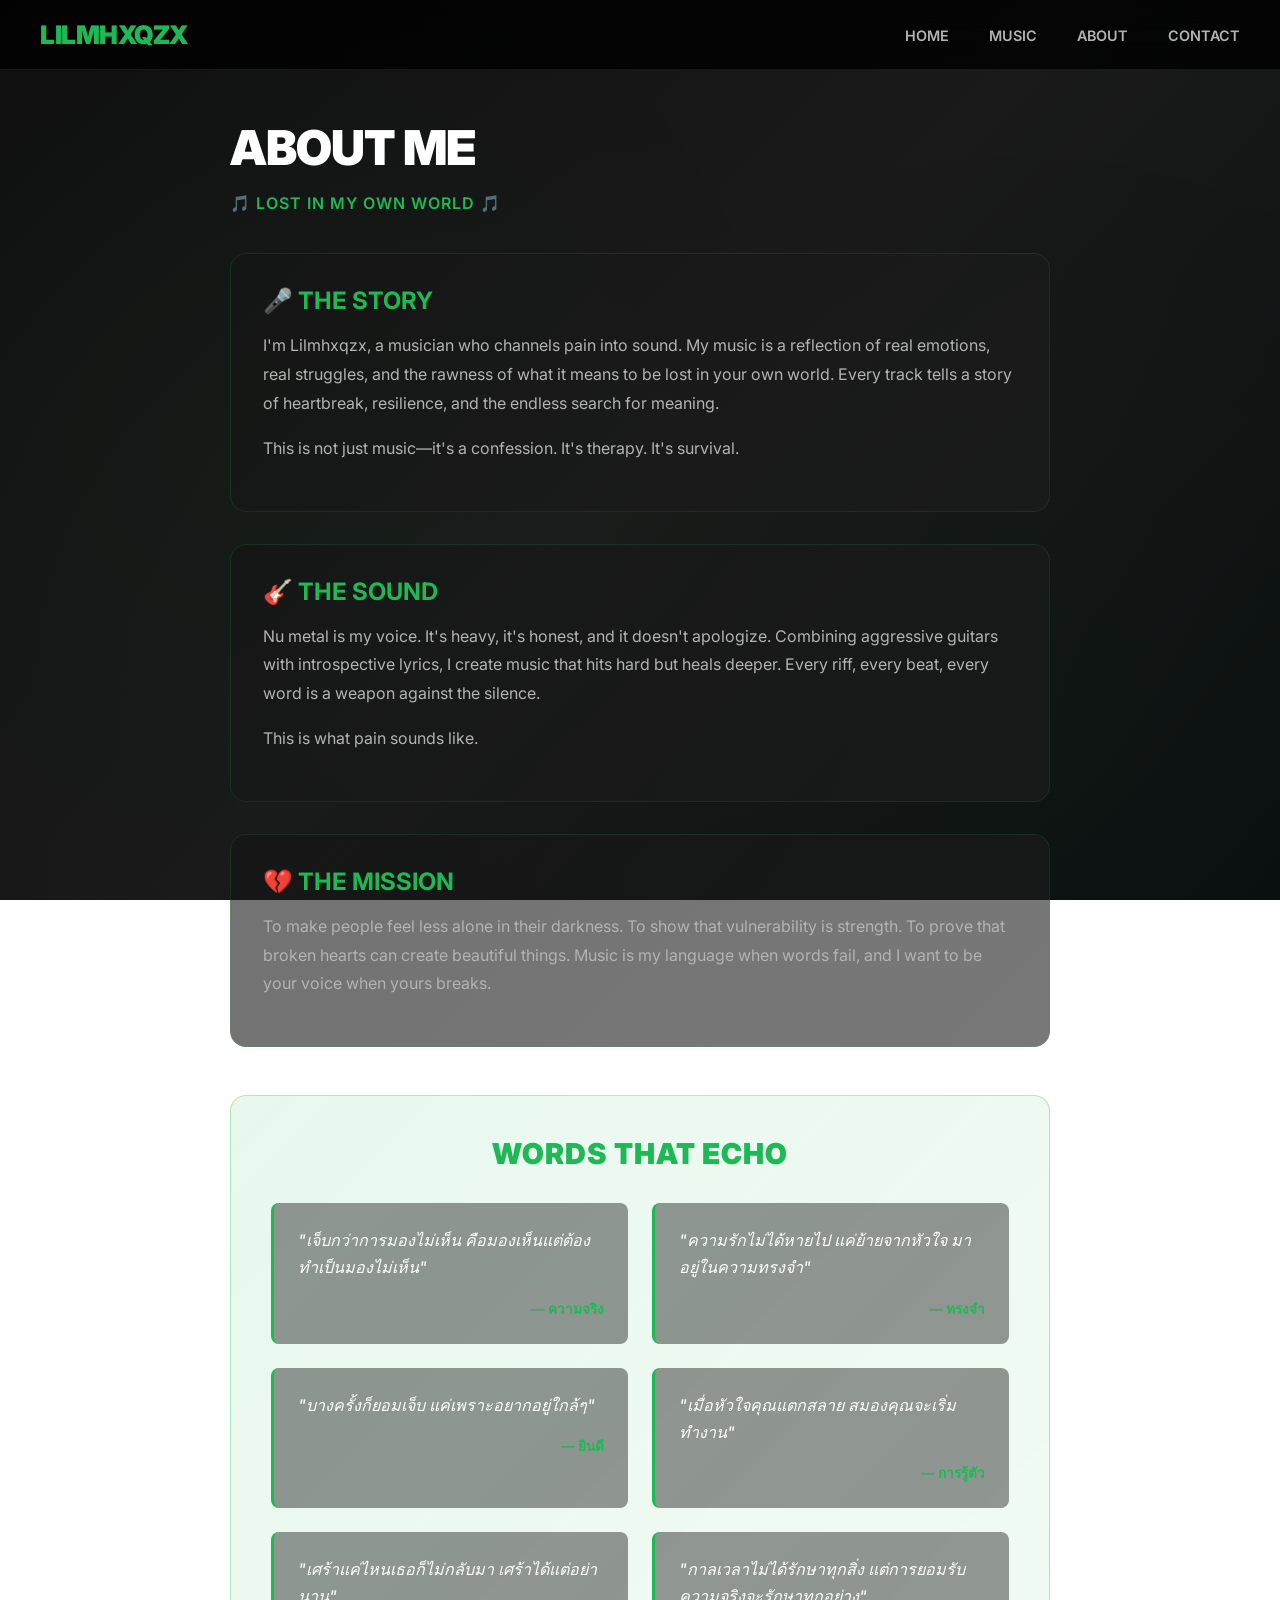
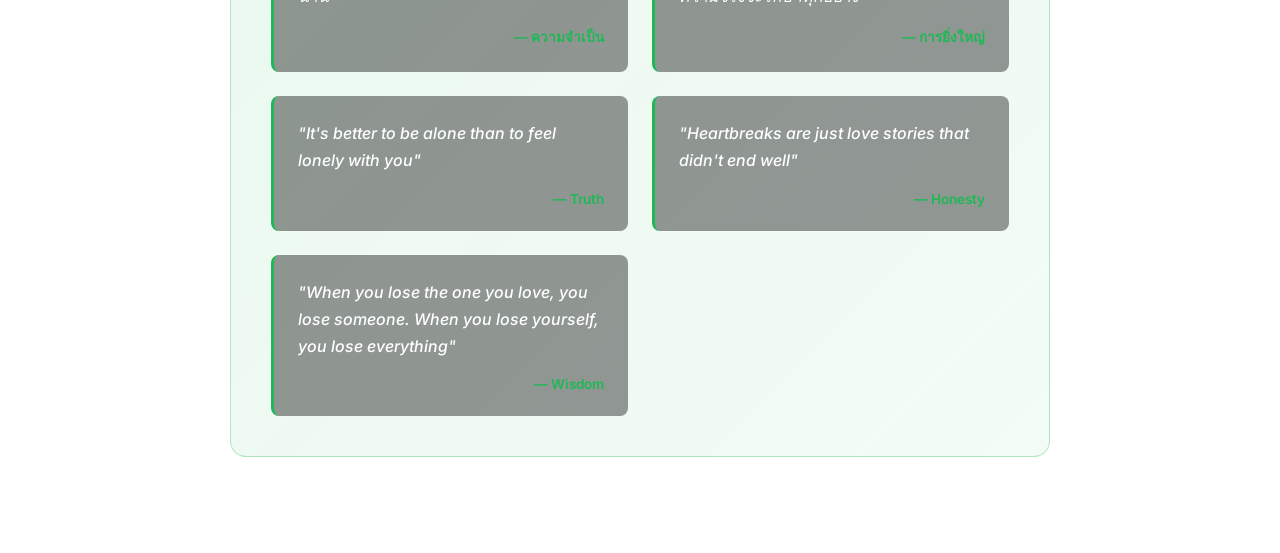
==== about.html @ bc79437b "Add files via upload" ====
<!DOCTYPE html>
<html lang="th">

<head>
    <meta charset="UTF-8">
    <meta name="viewport" content="width=device-width, initial-scale=1.0">
    <title>Lilmhxqzx Music - ABOUT</title>
    <link href="https://fonts.googleapis.com/css2?family=Inter:wght@400;500;700;900&display=swap" rel="stylesheet">
    <style>
        * {
            margin: 0;
            padding: 0;
            box-sizing: border-box;
        }

        body {
            font-family: 'Inter', sans-serif;
            background: linear-gradient(135deg, #0f0f0f 0%, #1a1a1a 50%, #0a0f0f 100%);
            background-attachment: fixed;
            color: #fff;
            min-height: 100vh;
            position: relative;
            overflow-x: hidden;
        }

        /* Subtle Grid Pattern */
        body::before {
            content: '';
            position: fixed;
            top: 0;
            left: 0;
            width: 100%;
            height: 100%;
            background-image: 
                radial-gradient(circle at 20% 50%, rgba(29, 185, 84, 0.03) 0%, transparent 50%),
                radial-gradient(circle at 80% 80%, rgba(29, 185, 84, 0.02) 0%, transparent 50%);
            pointer-events: none;
            z-index: 1;
        }

        /* Navbar */
        .navbar {
            background: rgba(0, 0, 0, 0.8);
            backdrop-filter: blur(15px);
            padding: 1.2rem 2.5rem;
            display: flex;
            justify-content: space-between;
            align-items: center;
            position: sticky;
            top: 0;
            z-index: 100;
            border-bottom: 1px solid rgba(29, 185, 84, 0.15);
        }

        .logo {
            font-size: 1.6rem;
            font-weight: 900;
            color: #1db954;
            letter-spacing: -0.5px;
        }

        .navbar ul {
            display: flex;
            list-style: none;
            gap: 2.5rem;
        }

        .navbar a {
            color: #b3b3b3;
            text-decoration: none;
            font-weight: 600;
            font-size: 0.9rem;
            transition: all 0.3s ease;
            position: relative;
        }

        .navbar a:hover {
            color: #1db954;
        }

        .navbar a::after {
            content: '';
            position: absolute;
            bottom: -5px;
            left: 0;
            width: 0;
            height: 2px;
            background: #1db954;
            transition: width 0.3s ease;
        }

        .navbar a:hover::after {
            width: 100%;
        }

        /* About Container */
        .about-container {
            position: relative;
            z-index: 2;
            padding: 3rem 2.5rem;
            max-width: 900px;
            margin: 0 auto;
        }

        .about-header h1 {
            font-size: 3rem;
            font-weight: 900;
            margin-bottom: 1rem;
            color: #fff;
            text-transform: uppercase;
            letter-spacing: -1px;
        }

        .about-header p {
            color: #1db954;
            font-size: 1rem;
            letter-spacing: 1px;
            margin-bottom: 2.5rem;
            text-transform: uppercase;
            font-weight: 600;
        }

        /* About Content */
        .about-content {
            display: grid;
            gap: 2rem;
            margin-bottom: 3rem;
        }

        .about-section {
            background: linear-gradient(135deg, rgba(20, 20, 20, 0.6) 0%, rgba(30, 30, 30, 0.6) 100%);
            border: 1px solid rgba(29, 185, 84, 0.15);
            border-radius: 16px;
            padding: 2rem;
            animation: fadeIn 0.8s ease forwards;
        }

        .about-section:nth-child(1) { animation-delay: 0.1s; }
        .about-section:nth-child(2) { animation-delay: 0.2s; }
        .about-section:nth-child(3) { animation-delay: 0.3s; }

        @keyframes fadeIn {
            from {
                opacity: 0;
                transform: translateY(20px);
            }
            to {
                opacity: 1;
                transform: translateY(0);
            }
        }

        .about-section h2 {
            font-size: 1.5rem;
            color: #1db954;
            margin-bottom: 1rem;
            font-weight: 700;
        }

        .about-section p {
            color: #b3b3b3;
            line-height: 1.8;
            margin-bottom: 1rem;
        }

        /* Quote Section */
        .quotes-section {
            background: linear-gradient(135deg, rgba(29, 185, 84, 0.1) 0%, rgba(29, 185, 84, 0.05) 100%);
            border: 1px solid rgba(29, 185, 84, 0.3);
            border-radius: 16px;
            padding: 2.5rem;
            margin: 3rem 0;
            animation: fadeIn 0.8s ease 0.4s both;
        }

        .quotes-section h2 {
            font-size: 1.8rem;
            color: #1db954;
            margin-bottom: 2rem;
            text-align: center;
            font-weight: 900;
            text-transform: uppercase;
            letter-spacing: 1px;
        }

        .quote-grid {
            display: grid;
            grid-template-columns: repeat(auto-fit, minmax(250px, 1fr));
            gap: 1.5rem;
        }

        .quote-card {
            background: rgba(0, 0, 0, 0.4);
            border-left: 3px solid #1db954;
            padding: 1.5rem;
            border-radius: 8px;
            transition: all 0.3s ease;
        }

        .quote-card:hover {
            background: rgba(0, 0, 0, 0.6);
            border-left-color: #1ed760;
            transform: translateY(-5px);
        }

        .quote-card p {
            color: #fff;
            font-size: 1rem;
            font-weight: 500;
            line-height: 1.7;
            margin-bottom: 1rem;
            font-style: italic;
        }

        .quote-author {
            color: #1db954;
            font-size: 0.85rem;
            font-weight: 600;
            text-align: right;
        }

        /* Responsive */
        @media (max-width: 768px) {
            .navbar {
                flex-direction: column;
                gap: 1.2rem;
                padding: 1rem;
            }

            .navbar ul {
                flex-direction: column;
                gap: 0.8rem;
                text-align: center;
            }

            .about-container {
                padding: 1.5rem 1rem;
            }

            .about-header h1 {
                font-size: 2.2rem;
            }

            .quote-grid {
                grid-template-columns: 1fr;
            }

            .quotes-section {
                padding: 1.5rem;
            }
        }

        /* Scrollbar */
        ::-webkit-scrollbar {
            width: 8px;
        }

        ::-webkit-scrollbar-track {
            background: rgba(0, 0, 0, 0.5);
        }

        ::-webkit-scrollbar-thumb {
            background: #1db954;
            border-radius: 4px;
        }

        ::-webkit-scrollbar-thumb:hover {
            background: #1ed760;
        }
    </style>
</head>

<body>

    <!-- NAVBAR -->
    <nav class="navbar">
        <div class="logo">LILMHXQZX</div>
        <ul>
            <li><a href="index.html">HOME</a></li>
            <li><a href="music.html">MUSIC</a></li>
            <li><a href="about.html">ABOUT</a></li>
            <li><a href="contact.html">CONTACT</a></li>
        </ul>
    </nav>

    <!-- ABOUT SECTION -->
    <div class="about-container">
        <div class="about-header">
            <h1>ABOUT ME</h1>
            <p>🎵 LOST IN MY OWN WORLD 🎵</p>
        </div>

        <div class="about-content">
            <div class="about-section">
                <h2>🎤 THE STORY</h2>
                <p>I'm Lilmhxqzx, a musician who channels pain into sound. My music is a reflection of real emotions, real struggles, and the rawness of what it means to be lost in your own world. Every track tells a story of heartbreak, resilience, and the endless search for meaning.</p>
                <p>This is not just music—it's a confession. It's therapy. It's survival.</p>
            </div>

            <div class="about-section">
                <h2>🎸 THE SOUND</h2>
                <p>Nu metal is my voice. It's heavy, it's honest, and it doesn't apologize. Combining aggressive guitars with introspective lyrics, I create music that hits hard but heals deeper. Every riff, every beat, every word is a weapon against the silence.</p>
                <p>This is what pain sounds like.</p>
            </div>

            <div class="about-section">
                <h2>💔 THE MISSION</h2>
                <p>To make people feel less alone in their darkness. To show that vulnerability is strength. To prove that broken hearts can create beautiful things. Music is my language when words fail, and I want to be your voice when yours breaks.</p>
            </div>
        </div>

        <!-- QUOTES SECTION -->
        <div class="quotes-section">
            <h2>WORDS THAT ECHO</h2>
            <div class="quote-grid">
                <div class="quote-card">
                    <p>"เจ็บกว่าการมองไม่เห็น คือมองเห็นแต่ต้องทำเป็นมองไม่เห็น"</p>
                    <div class="quote-author">— ความจริง</div>
                </div>

                <div class="quote-card">
                    <p>"ความรักไม่ได้หายไป แค่ย้ายจากหัวใจ มาอยู่ในความทรงจำ"</p>
                    <div class="quote-author">— ทรงจำ</div>
                </div>

                <div class="quote-card">
                    <p>"บางครั้งก็ยอมเจ็บ แค่เพราะอยากอยู่ใกล้ๆ"</p>
                    <div class="quote-author">— ยินดี</div>
                </div>

                <div class="quote-card">
                    <p>"เมื่อหัวใจคุณแตกสลาย สมองคุณจะเริ่มทำงาน"</p>
                    <div class="quote-author">— การรู้ตัว</div>
                </div>

                <div class="quote-card">
                    <p>"เศร้าแค่ไหนเธอก็ไม่กลับมา เศร้าได้แต่อย่านาน"</p>
                    <div class="quote-author">— ความจำเป็น</div>
                </div>

                <div class="quote-card">
                    <p>"กาลเวลาไม่ได้รักษาทุกสิ่ง แต่การยอมรับความจริงจะรักษาทุกอย่าง"</p>
                    <div class="quote-author">— การยิ่งใหญ่</div>
                </div>

                <div class="quote-card">
                    <p>"It's better to be alone than to feel lonely with you"</p>
                    <div class="quote-author">— Truth</div>
                </div>

                <div class="quote-card">
                    <p>"Heartbreaks are just love stories that didn't end well"</p>
                    <div class="quote-author">— Honesty</div>
                </div>

                <div class="quote-card">
                    <p>"When you lose the one you love, you lose someone. When you lose yourself, you lose everything"</p>
                    <div class="quote-author">— Wisdom</div>
                </div>
            </div>
        </div>
    </div>

</body>

</html>
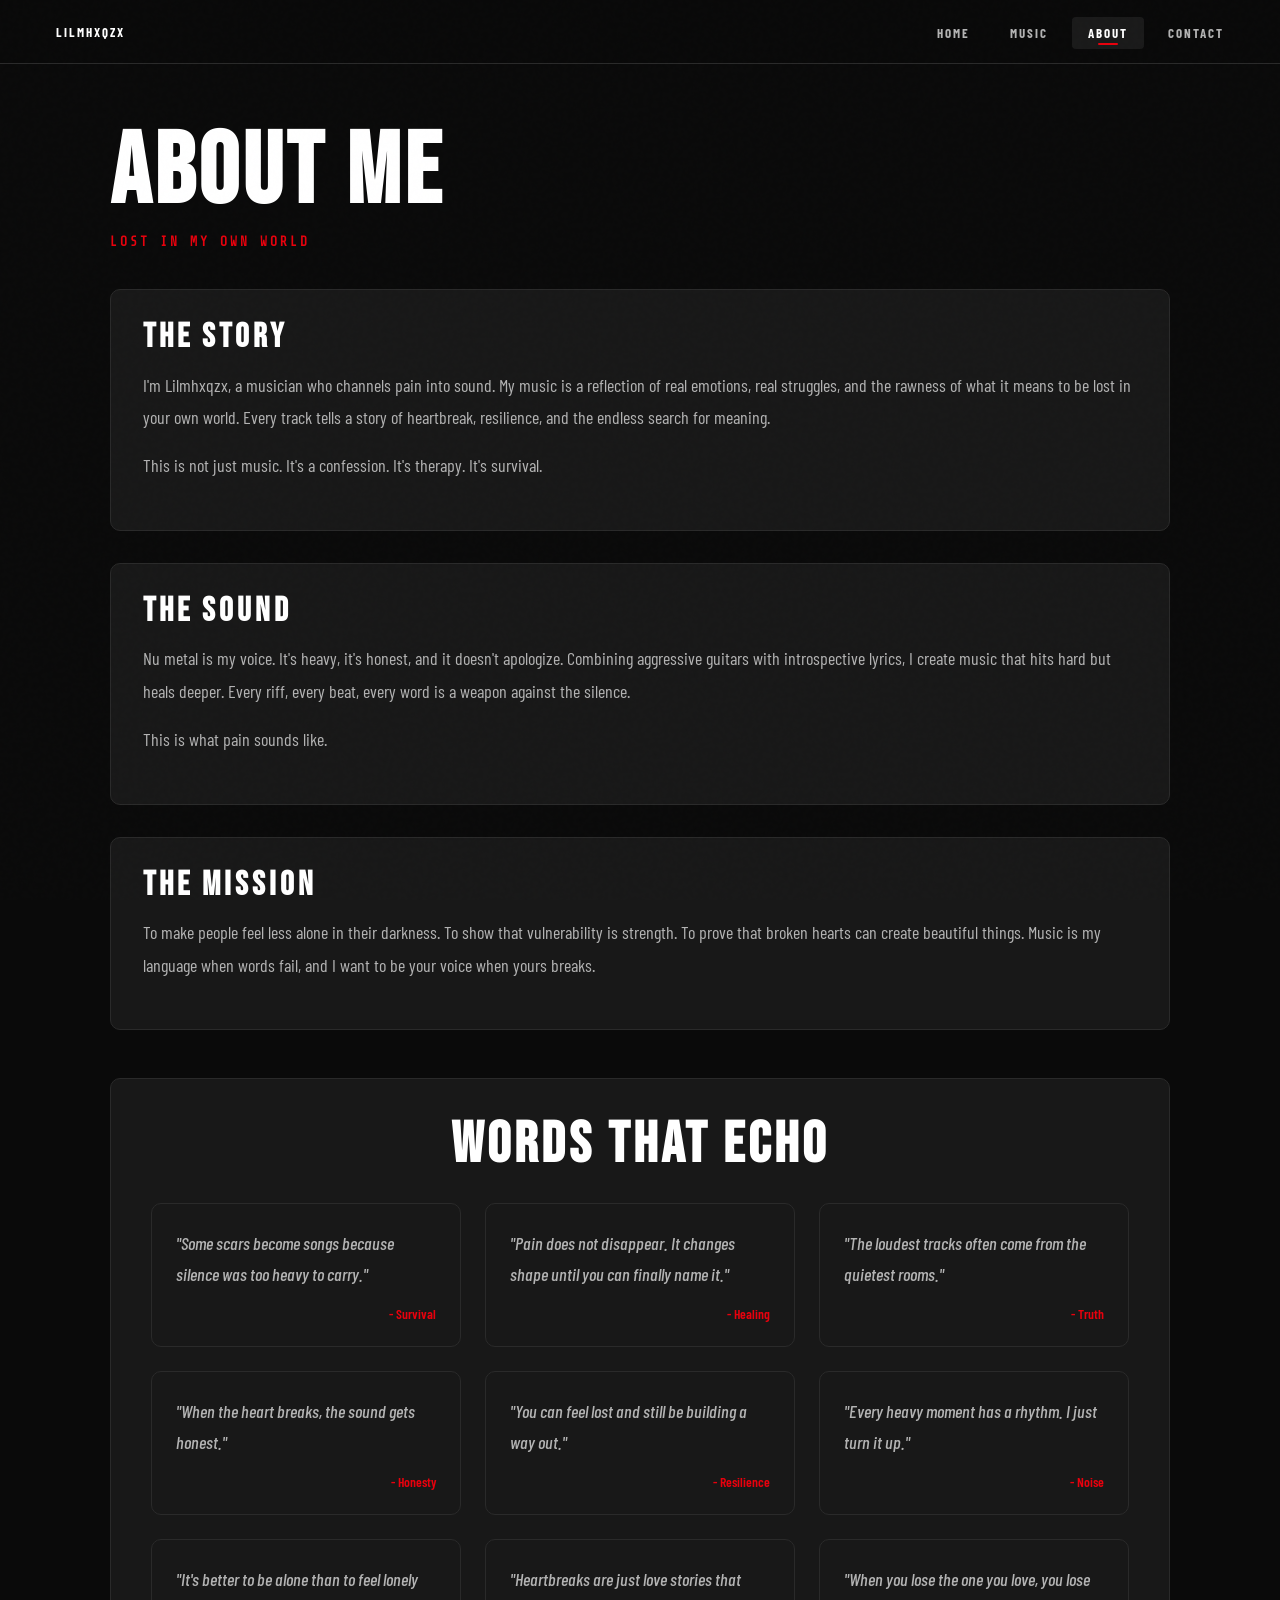
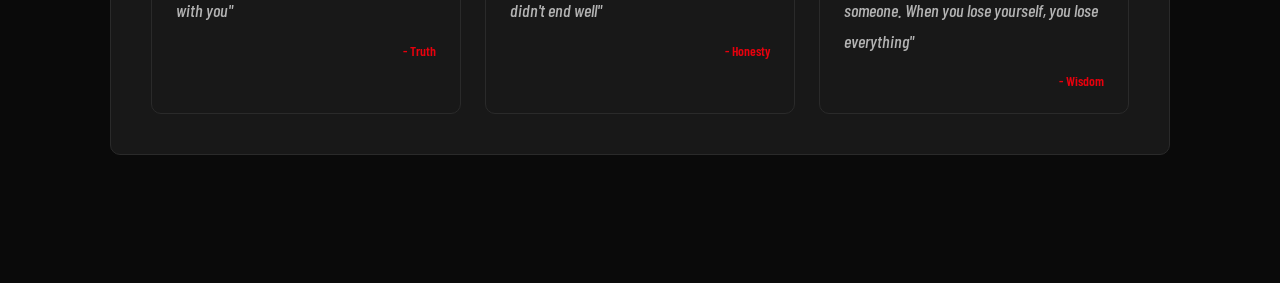
==== commit 15f63a4b: "feat: professional project structure with centralized data system" ====
--- a/about.html
+++ b/about.html
@@ -1,98 +1,13 @@
-<!DOCTYPE html>
-<html lang="th">
+﻿<!DOCTYPE html>
+<html lang="en">
 
 <head>
     <meta charset="UTF-8">
     <meta name="viewport" content="width=device-width, initial-scale=1.0">
     <title>Lilmhxqzx Music - ABOUT</title>
-    <link href="https://fonts.googleapis.com/css2?family=Inter:wght@400;500;700;900&display=swap" rel="stylesheet">
+    <link href="https://fonts.googleapis.com/css2?family=Bebas+Neue&family=Barlow+Condensed:wght@400;600;700;900&family=Share+Tech+Mono&display=swap" rel="stylesheet">
+    <link rel="stylesheet" href="style.css">
     <style>
-        * {
-            margin: 0;
-            padding: 0;
-            box-sizing: border-box;
-        }
-
-        body {
-            font-family: 'Inter', sans-serif;
-            background: linear-gradient(135deg, #0f0f0f 0%, #1a1a1a 50%, #0a0f0f 100%);
-            background-attachment: fixed;
-            color: #fff;
-            min-height: 100vh;
-            position: relative;
-            overflow-x: hidden;
-        }
-
-        /* Subtle Grid Pattern */
-        body::before {
-            content: '';
-            position: fixed;
-            top: 0;
-            left: 0;
-            width: 100%;
-            height: 100%;
-            background-image: 
-                radial-gradient(circle at 20% 50%, rgba(29, 185, 84, 0.03) 0%, transparent 50%),
-                radial-gradient(circle at 80% 80%, rgba(29, 185, 84, 0.02) 0%, transparent 50%);
-            pointer-events: none;
-            z-index: 1;
-        }
-
-        /* Navbar */
-        .navbar {
-            background: rgba(0, 0, 0, 0.8);
-            backdrop-filter: blur(15px);
-            padding: 1.2rem 2.5rem;
-            display: flex;
-            justify-content: space-between;
-            align-items: center;
-            position: sticky;
-            top: 0;
-            z-index: 100;
-            border-bottom: 1px solid rgba(29, 185, 84, 0.15);
-        }
-
-        .logo {
-            font-size: 1.6rem;
-            font-weight: 900;
-            color: #1db954;
-            letter-spacing: -0.5px;
-        }
-
-        .navbar ul {
-            display: flex;
-            list-style: none;
-            gap: 2.5rem;
-        }
-
-        .navbar a {
-            color: #b3b3b3;
-            text-decoration: none;
-            font-weight: 600;
-            font-size: 0.9rem;
-            transition: all 0.3s ease;
-            position: relative;
-        }
-
-        .navbar a:hover {
-            color: #1db954;
-        }
-
-        .navbar a::after {
-            content: '';
-            position: absolute;
-            bottom: -5px;
-            left: 0;
-            width: 0;
-            height: 2px;
-            background: #1db954;
-            transition: width 0.3s ease;
-        }
-
-        .navbar a:hover::after {
-            width: 100%;
-        }
-
         /* About Container */
         .about-container {
             position: relative;
@@ -103,16 +18,18 @@
         }
 
         .about-header h1 {
-            font-size: 3rem;
+            font-size: clamp(48px, 8vw, 100px);
             font-weight: 900;
             margin-bottom: 1rem;
             color: #fff;
             text-transform: uppercase;
-            letter-spacing: -1px;
+            letter-spacing: 4px;
+            font-family: 'Bebas Neue', sans-serif;
+            line-height: 0.9;
         }
 
         .about-header p {
-            color: #1db954;
+            color: #e8000d;
             font-size: 1rem;
             letter-spacing: 1px;
             margin-bottom: 2.5rem;
@@ -128,9 +45,9 @@
         }
 
         .about-section {
-            background: linear-gradient(135deg, rgba(20, 20, 20, 0.6) 0%, rgba(30, 30, 30, 0.6) 100%);
-            border: 1px solid rgba(29, 185, 84, 0.15);
-            border-radius: 16px;
+            background: linear-gradient(135deg, rgba(24, 24, 24, 1) 0%, rgba(24, 24, 24, 1) 100%);
+            border: 1px solid #2a2a2a;
+            border-radius: 10px;
             padding: 2rem;
             animation: fadeIn 0.8s ease forwards;
         }
@@ -152,7 +69,7 @@
 
         .about-section h2 {
             font-size: 1.5rem;
-            color: #1db954;
+            color: #e8000d;
             margin-bottom: 1rem;
             font-weight: 700;
         }
@@ -165,9 +82,9 @@
 
         /* Quote Section */
         .quotes-section {
-            background: linear-gradient(135deg, rgba(29, 185, 84, 0.1) 0%, rgba(29, 185, 84, 0.05) 100%);
-            border: 1px solid rgba(29, 185, 84, 0.3);
-            border-radius: 16px;
+            background: linear-gradient(135deg, rgba(232, 0, 13, 0.1) 0%, rgba(232, 0, 13, 0.05) 100%);
+            border: 1px solid rgba(232, 0, 13, 0.3);
+            border-radius: 10px;
             padding: 2.5rem;
             margin: 3rem 0;
             animation: fadeIn 0.8s ease 0.4s both;
@@ -175,7 +92,7 @@
 
         .quotes-section h2 {
             font-size: 1.8rem;
-            color: #1db954;
+            color: #e8000d;
             margin-bottom: 2rem;
             text-align: center;
             font-weight: 900;
@@ -191,7 +108,7 @@
 
         .quote-card {
             background: rgba(0, 0, 0, 0.4);
-            border-left: 3px solid #1db954;
+            border-left: 3px solid #e8000d;
             padding: 1.5rem;
             border-radius: 8px;
             transition: all 0.3s ease;
@@ -199,7 +116,7 @@
 
         .quote-card:hover {
             background: rgba(0, 0, 0, 0.6);
-            border-left-color: #1ed760;
+            border-left-color: #ff1f2d;
             transform: translateY(-5px);
         }
 
@@ -213,7 +130,7 @@
         }
 
         .quote-author {
-            color: #1db954;
+            color: #e8000d;
             font-size: 0.85rem;
             font-weight: 600;
             text-align: right;
@@ -238,7 +155,7 @@
             }
 
             .about-header h1 {
-                font-size: 2.2rem;
+                font-size: 48px;
             }
 
             .quote-grid {
@@ -260,12 +177,130 @@
         }
 
         ::-webkit-scrollbar-thumb {
-            background: #1db954;
+            background: #e8000d;
             border-radius: 4px;
         }
 
         ::-webkit-scrollbar-thumb:hover {
-            background: #1ed760;
+            background: #ff1f2d;
+        }
+        /* Theme alignment overrides */
+        body {
+            background: #0a0a0a;
+        }
+
+        .navbar {
+            height: 64px;
+            padding: 0 40px;
+            background: rgba(10, 10, 10, 0.92);
+            backdrop-filter: blur(20px);
+            border-bottom: 1px solid #2a2a2a;
+        }
+
+        .navbar ul {
+            gap: 8px;
+        }
+
+        .navbar a {
+            font-family: 'Barlow Condensed', sans-serif;
+            font-size: 13px;
+            font-weight: 700;
+            letter-spacing: 2px;
+            padding: 8px 16px;
+            border-radius: 4px;
+        }
+
+        .navbar a:hover,
+        .navbar a.active {
+            color: #fff;
+            background: rgba(255, 255, 255, 0.07);
+        }
+
+        .navbar a::after {
+            bottom: 4px;
+            left: 50%;
+            transform: translateX(-50%) scaleX(0);
+            width: 20px;
+            background: #e8000d;
+            transition: transform 0.2s;
+            border-radius: 2px;
+        }
+
+        .navbar a:hover::after,
+        .navbar a.active::after {
+            width: 20px;
+            transform: translateX(-50%) scaleX(1);
+        }
+
+        .about-container {
+            max-width: 1180px;
+            padding: 64px 60px 80px;
+        }
+
+        .about-header h1,
+        .quotes-section h2,
+        .about-section h2 {
+            font-family: 'Bebas Neue', sans-serif;
+            letter-spacing: 4px;
+            line-height: 0.9;
+        }
+
+        .about-header h1 {
+            font-size: clamp(48px, 8vw, 100px);
+        }
+
+        .about-header p {
+            font-family: 'Share Tech Mono', monospace;
+            font-size: 13px;
+            letter-spacing: 3px;
+            color: #e8000d;
+        }
+
+        .about-section,
+        .quotes-section,
+        .quote-card {
+            background: #181818;
+            border: 1px solid #2a2a2a;
+            border-radius: 10px;
+        }
+
+        .about-section h2 {
+            font-size: 34px;
+            color: #fff;
+        }
+
+        .about-section p,
+        .quote-card p {
+            font-size: 18px;
+            color: #b3b3b3;
+        }
+
+        .quotes-section h2 {
+            font-size: clamp(34px, 5vw, 58px);
+            color: #fff;
+        }
+
+        @media (max-width: 768px) {
+            .navbar {
+                height: auto;
+                padding: 16px 20px;
+            }
+
+            .navbar ul {
+                flex-direction: row;
+                flex-wrap: wrap;
+                justify-content: center;
+                gap: 0;
+            }
+
+            .navbar a {
+                padding: 8px 10px;
+                font-size: 12px;
+            }
+
+            .about-container {
+                padding: 48px 20px 60px;
+            }
         }
     </style>
 </head>
@@ -274,11 +309,11 @@
 
     <!-- NAVBAR -->
     <nav class="navbar">
-        <div class="logo">LILMHXQZX</div>
+        <a href="index.html" class="logo">LILMHXQZX</a>
         <ul>
             <li><a href="index.html">HOME</a></li>
             <li><a href="music.html">MUSIC</a></li>
-            <li><a href="about.html">ABOUT</a></li>
+            <li><a href="about.html" class="active">ABOUT</a></li>
             <li><a href="contact.html">CONTACT</a></li>
         </ul>
     </nav>
@@ -287,24 +322,24 @@
     <div class="about-container">
         <div class="about-header">
             <h1>ABOUT ME</h1>
-            <p>🎵 LOST IN MY OWN WORLD 🎵</p>
+            <p>LOST IN MY OWN WORLD</p>
         </div>
 
         <div class="about-content">
             <div class="about-section">
-                <h2>🎤 THE STORY</h2>
+                <h2>THE STORY</h2>
                 <p>I'm Lilmhxqzx, a musician who channels pain into sound. My music is a reflection of real emotions, real struggles, and the rawness of what it means to be lost in your own world. Every track tells a story of heartbreak, resilience, and the endless search for meaning.</p>
-                <p>This is not just music—it's a confession. It's therapy. It's survival.</p>
+                <p>This is not just music. It's a confession. It's therapy. It's survival.</p>
             </div>
 
             <div class="about-section">
-                <h2>🎸 THE SOUND</h2>
+                <h2>THE SOUND</h2>
                 <p>Nu metal is my voice. It's heavy, it's honest, and it doesn't apologize. Combining aggressive guitars with introspective lyrics, I create music that hits hard but heals deeper. Every riff, every beat, every word is a weapon against the silence.</p>
                 <p>This is what pain sounds like.</p>
             </div>
 
             <div class="about-section">
-                <h2>💔 THE MISSION</h2>
+                <h2>THE MISSION</h2>
                 <p>To make people feel less alone in their darkness. To show that vulnerability is strength. To prove that broken hearts can create beautiful things. Music is my language when words fail, and I want to be your voice when yours breaks.</p>
             </div>
         </div>
@@ -314,48 +349,48 @@
             <h2>WORDS THAT ECHO</h2>
             <div class="quote-grid">
                 <div class="quote-card">
-                    <p>"เจ็บกว่าการมองไม่เห็น คือมองเห็นแต่ต้องทำเป็นมองไม่เห็น"</p>
-                    <div class="quote-author">— ความจริง</div>
-                </div>
-
-                <div class="quote-card">
-                    <p>"ความรักไม่ได้หายไป แค่ย้ายจากหัวใจ มาอยู่ในความทรงจำ"</p>
-                    <div class="quote-author">— ทรงจำ</div>
-                </div>
-
-                <div class="quote-card">
-                    <p>"บางครั้งก็ยอมเจ็บ แค่เพราะอยากอยู่ใกล้ๆ"</p>
-                    <div class="quote-author">— ยินดี</div>
-                </div>
-
-                <div class="quote-card">
-                    <p>"เมื่อหัวใจคุณแตกสลาย สมองคุณจะเริ่มทำงาน"</p>
-                    <div class="quote-author">— การรู้ตัว</div>
-                </div>
-
-                <div class="quote-card">
-                    <p>"เศร้าแค่ไหนเธอก็ไม่กลับมา เศร้าได้แต่อย่านาน"</p>
-                    <div class="quote-author">— ความจำเป็น</div>
-                </div>
-
-                <div class="quote-card">
-                    <p>"กาลเวลาไม่ได้รักษาทุกสิ่ง แต่การยอมรับความจริงจะรักษาทุกอย่าง"</p>
-                    <div class="quote-author">— การยิ่งใหญ่</div>
+                    <p>"Some scars become songs because silence was too heavy to carry."</p>
+                    <div class="quote-author">- Survival</div>
+                </div>
+
+                <div class="quote-card">
+                    <p>"Pain does not disappear. It changes shape until you can finally name it."</p>
+                    <div class="quote-author">- Healing</div>
+                </div>
+
+                <div class="quote-card">
+                    <p>"The loudest tracks often come from the quietest rooms."</p>
+                    <div class="quote-author">- Truth</div>
+                </div>
+
+                <div class="quote-card">
+                    <p>"When the heart breaks, the sound gets honest."</p>
+                    <div class="quote-author">- Honesty</div>
+                </div>
+
+                <div class="quote-card">
+                    <p>"You can feel lost and still be building a way out."</p>
+                    <div class="quote-author">- Resilience</div>
+                </div>
+
+                <div class="quote-card">
+                    <p>"Every heavy moment has a rhythm. I just turn it up."</p>
+                    <div class="quote-author">- Noise</div>
                 </div>
 
                 <div class="quote-card">
                     <p>"It's better to be alone than to feel lonely with you"</p>
-                    <div class="quote-author">— Truth</div>
+                    <div class="quote-author">- Truth</div>
                 </div>
 
                 <div class="quote-card">
                     <p>"Heartbreaks are just love stories that didn't end well"</p>
-                    <div class="quote-author">— Honesty</div>
+                    <div class="quote-author">- Honesty</div>
                 </div>
 
                 <div class="quote-card">
                     <p>"When you lose the one you love, you lose someone. When you lose yourself, you lose everything"</p>
-                    <div class="quote-author">— Wisdom</div>
+                    <div class="quote-author">- Wisdom</div>
                 </div>
             </div>
         </div>
--- a/style.css
+++ b/style.css
@@ -0,0 +1,568 @@
+:root {
+    --black: #0a0a0a;
+    --deep: #111111;
+    --surface: #181818;
+    --border: #2a2a2a;
+    --red: #e8000d;
+    --red-dim: #9b0009;
+    --red-glow: rgba(232, 0, 13, 0.25);
+    --white: #ffffff;
+    --grey: #b3b3b3;
+    --dim: #535353;
+}
+
+* {
+    margin: 0;
+    padding: 0;
+    box-sizing: border-box;
+}
+
+::selection {
+    background: var(--red);
+    color: var(--white);
+}
+
+::-webkit-scrollbar {
+    width: 6px;
+}
+
+::-webkit-scrollbar-track {
+    background: var(--black);
+}
+
+::-webkit-scrollbar-thumb {
+    background: var(--red-dim);
+    border-radius: 3px;
+}
+
+body {
+    background: var(--black);
+    color: var(--white);
+    font-family: 'Barlow Condensed', sans-serif;
+    min-height: 100vh;
+    overflow-x: hidden;
+}
+
+body::before {
+    content: '';
+    position: fixed;
+    inset: 0;
+    background-image: url("data:image/svg+xml,%3Csvg viewBox='0 0 200 200' xmlns='http://www.w3.org/2000/svg'%3E%3Cfilter id='n'%3E%3CfeTurbulence type='fractalNoise' baseFrequency='0.9' numOctaves='4' stitchTiles='stitch'/%3E%3C/filter%3E%3Crect width='100%25' height='100%25' filter='url(%23n)' opacity='0.03'/%3E%3C/svg%3E");
+    pointer-events: none;
+    z-index: 9999;
+    opacity: 0.4;
+}
+
+.navbar {
+    position: sticky;
+    top: 0;
+    z-index: 100;
+    display: flex;
+    align-items: center;
+    justify-content: space-between;
+    padding: 0 40px;
+    height: 64px;
+    background: rgba(10, 10, 10, 0.92);
+    backdrop-filter: blur(20px);
+    border-bottom: 1px solid var(--border);
+}
+
+.logo {
+    font-family: 'Bebas Neue', sans-serif;
+    font-size: 28px;
+    letter-spacing: 4px;
+    color: var(--white);
+    position: relative;
+    text-decoration: none;
+}
+
+.logo::after {
+    content: '';
+    position: absolute;
+    bottom: -2px;
+    left: 0;
+    width: 100%;
+    height: 2px;
+    background: var(--red);
+    animation: logoLine 3s ease-in-out infinite;
+}
+
+@keyframes logoLine {
+    0%,
+    100% {
+        transform: scaleX(1);
+    }
+
+    50% {
+        transform: scaleX(0.3);
+        transform-origin: left;
+    }
+}
+
+.navbar ul {
+    display: flex;
+    gap: 8px;
+    list-style: none;
+}
+
+.navbar ul li a {
+    color: var(--grey);
+    text-decoration: none;
+    font-weight: 700;
+    font-size: 13px;
+    letter-spacing: 2px;
+    padding: 8px 16px;
+    border-radius: 4px;
+    transition: all 0.2s;
+    position: relative;
+}
+
+.navbar ul li a:hover,
+.navbar ul li a.active {
+    color: var(--white);
+    background: rgba(255, 255, 255, 0.07);
+}
+
+.navbar ul li a::after {
+    content: '';
+    position: absolute;
+    bottom: 4px;
+    left: 50%;
+    transform: translateX(-50%) scaleX(0);
+    width: 20px;
+    height: 2px;
+    background: var(--red);
+    transition: transform 0.2s;
+    border-radius: 2px;
+}
+
+.navbar ul li a:hover::after,
+.navbar ul li a.active::after {
+    transform: translateX(-50%) scaleX(1);
+}
+
+/* Page Header Utility (Shared across subpages) */
+.page-header {
+    padding: 64px 60px 40px;
+    position: relative;
+    border-bottom: 1px solid var(--border);
+    overflow: hidden;
+}
+
+.page-header h1 {
+    font-family: 'Bebas Neue', sans-serif;
+    font-size: clamp(48px, 8vw, 100px);
+    letter-spacing: 4px;
+    line-height: 0.9;
+}
+
+.subtitle-mono {
+    font-family: 'Share Tech Mono', monospace;
+    font-size: 13px;
+    letter-spacing: 3px;
+    color: var(--red);
+    margin-top: 12px;
+}
+
+.home {
+    display: flex;
+    flex-direction: column;
+    justify-content: flex-end;
+    align-items: flex-start;
+    min-height: calc(100vh - 64px);
+    padding: 96px 60px 42px;
+    position: relative;
+    overflow: hidden;
+    border-bottom: 1px solid var(--border);
+    isolation: isolate;
+}
+
+.home::before {
+    content: '';
+    position: absolute;
+    inset: 0;
+    background:
+        linear-gradient(90deg, rgba(10, 10, 10, 0.98) 0%, rgba(10, 10, 10, 0.78) 45%, rgba(10, 10, 10, 0.3) 100%),
+        linear-gradient(0deg, rgba(10, 10, 10, 0.98) 0%, rgba(10, 10, 10, 0.35) 42%, rgba(10, 10, 10, 0.7) 100%),
+        url('cover.jpg.jpg') right center / min(58vw, 760px) auto no-repeat;
+    z-index: -2;
+}
+
+.home::after {
+    content: 'NOISE';
+    position: absolute;
+    right: -10px;
+    bottom: 18px;
+    font-family: 'Bebas Neue', sans-serif;
+    font-size: clamp(92px, 18vw, 260px);
+    color: transparent;
+    -webkit-text-stroke: 1px rgba(232, 0, 13, 0.1);
+    letter-spacing: 12px;
+    line-height: 1;
+    pointer-events: none;
+    user-select: none;
+    z-index: -1;
+}
+
+.hero-copy,
+.hero-meta {
+    position: relative;
+    z-index: 1;
+}
+
+.hero-copy {
+    width: min(100%, 720px);
+}
+
+.eyebrow {
+    display: inline-flex;
+    align-items: center;
+    margin-bottom: 18px;
+    padding: 7px 14px;
+    border: 1px solid var(--border);
+    border-radius: 500px;
+    color: var(--red);
+    font-family: 'Share Tech Mono', monospace;
+    font-size: 12px;
+    letter-spacing: 2px;
+    animation: fadeUp 0.7s ease both;
+}
+
+.home h1 {
+    font-family: 'Bebas Neue', sans-serif;
+    font-size: clamp(76px, 16vw, 188px);
+    line-height: 0.88;
+    letter-spacing: 7px;
+    margin-bottom: 18px;
+    text-shadow: 0 0 28px var(--red-glow);
+    animation: fadeUp 0.7s 0.08s ease both;
+}
+
+.home p {
+    width: min(100%, 560px);
+    color: var(--grey);
+    font-family: 'Share Tech Mono', monospace;
+    font-size: 13px;
+    letter-spacing: 3px;
+    text-transform: uppercase;
+    line-height: 1.8;
+    animation: fadeUp 0.7s 0.16s ease both;
+}
+
+.hero-actions {
+    display: flex;
+    gap: 12px;
+    flex-wrap: wrap;
+    margin-top: 30px;
+    animation: fadeUp 0.7s 0.24s ease both;
+}
+
+.primary-action,
+.secondary-action {
+    display: inline-flex;
+    align-items: center;
+    justify-content: center;
+    min-height: 44px;
+    padding: 12px 28px;
+    border-radius: 4px;
+    text-decoration: none;
+    font-family: 'Barlow Condensed', sans-serif;
+    font-size: 14px;
+    font-weight: 800;
+    letter-spacing: 2px;
+    transition: all 0.2s ease;
+}
+
+.primary-action {
+    color: var(--white);
+    background: rgba(232, 0, 13, 0.12);
+    border: 1px solid var(--red);
+    box-shadow: 0 0 22px var(--red-glow);
+}
+
+.secondary-action {
+    color: var(--grey);
+    background: rgba(255, 255, 255, 0.05);
+    border: 1px solid var(--border);
+}
+
+.primary-action:hover,
+.secondary-action:hover {
+    color: var(--white);
+    border-color: var(--red);
+    transform: translateY(-3px);
+    box-shadow: 0 12px 34px rgba(0, 0, 0, 0.55), 0 0 32px var(--red-glow);
+}
+
+.primary-action:hover {
+    background: var(--red);
+}
+
+.hero-meta {
+    width: min(100%, 860px);
+    display: grid;
+    grid-template-columns: repeat(3, minmax(0, 1fr));
+    gap: 1px;
+    margin-top: 58px;
+    border: 1px solid var(--border);
+    background: var(--border);
+    animation: fadeUp 0.7s 0.32s ease both;
+}
+
+.hero-meta div {
+    padding: 16px 18px;
+    background: rgba(17, 17, 17, 0.9);
+}
+
+.hero-meta span {
+    display: block;
+    color: var(--dim);
+    font-family: 'Share Tech Mono', monospace;
+    font-size: 11px;
+    letter-spacing: 2px;
+    text-transform: uppercase;
+    margin-bottom: 6px;
+}
+
+.hero-meta strong {
+    color: var(--white);
+    font-size: 20px;
+    letter-spacing: 1px;
+    text-transform: uppercase;
+}
+
+.music-player-section {
+    padding: 48px 60px 80px;
+    background: var(--black);
+}
+
+.music-player-container {
+    width: 100%;
+    max-width: 540px;
+    margin: 0 auto;
+    padding: 24px;
+    background: var(--surface);
+    border: 1px solid var(--border);
+    border-radius: 10px;
+    text-align: center;
+    position: relative;
+    overflow: hidden;
+    animation: fadeUp 0.7s 0.25s ease both;
+}
+
+.music-player-container::before {
+    content: '';
+    position: absolute;
+    inset: 0 0 auto;
+    height: 2px;
+    background: var(--red);
+}
+
+.music-player-container:hover {
+    border-color: var(--red-dim);
+    box-shadow: 0 16px 48px rgba(0, 0, 0, 0.6), 0 0 32px var(--red-glow);
+}
+
+.badge {
+    display: inline-flex;
+    align-items: center;
+    margin-bottom: 14px;
+    padding: 6px 14px;
+    border: 1px solid var(--border);
+    border-radius: 500px;
+    color: var(--red);
+    font-family: 'Share Tech Mono', monospace;
+    font-size: 12px;
+    letter-spacing: 2px;
+}
+
+.music-player-container h2 {
+    font-family: 'Bebas Neue', sans-serif;
+    font-size: 44px;
+    letter-spacing: 3px;
+    line-height: 0.95;
+}
+
+.music-player-container .subtitle {
+    margin: 8px 0 20px;
+    color: var(--grey);
+    font-family: 'Share Tech Mono', monospace;
+    font-size: 12px;
+    letter-spacing: 2px;
+    text-transform: uppercase;
+}
+
+.album-cover-wrapper {
+    width: min(100%, 300px);
+    margin: 0 auto 20px;
+    border: 1px solid var(--border);
+    border-radius: 8px;
+    overflow: hidden;
+    box-shadow: 0 14px 42px rgba(0, 0, 0, 0.55);
+    transition: all 0.25s ease;
+}
+
+.album-cover-wrapper:hover {
+    border-color: var(--red-dim);
+    transform: translateY(-5px) scale(1.01);
+    box-shadow: 0 16px 48px rgba(0, 0, 0, 0.62), 0 0 30px var(--red-glow);
+}
+
+.album-cover {
+    display: block;
+    width: 100%;
+    aspect-ratio: 1;
+    object-fit: cover;
+}
+
+.player-wrapper {
+    padding: 16px;
+    margin-bottom: 18px;
+    background: var(--deep);
+    border: 1px solid var(--border);
+    border-radius: 8px;
+}
+
+audio {
+    width: 100%;
+    height: 40px;
+    accent-color: var(--red);
+}
+
+.controls {
+    display: flex;
+    justify-content: center;
+    gap: 10px;
+    margin-top: 14px;
+    flex-wrap: wrap;
+}
+
+.controls button {
+    min-width: 86px;
+    padding: 9px 14px;
+    background: rgba(255, 255, 255, 0.05);
+    border: 1px solid var(--border);
+    border-radius: 4px;
+    color: var(--grey);
+    cursor: pointer;
+    font-family: 'Barlow Condensed', sans-serif;
+    font-size: 13px;
+    font-weight: 800;
+    letter-spacing: 1.5px;
+    transition: all 0.2s ease;
+}
+
+.controls button:hover {
+    color: var(--white);
+    border-color: var(--red);
+    box-shadow: 0 0 14px var(--red-glow);
+    transform: translateY(-2px);
+}
+
+.info {
+    padding: 14px 16px;
+    background: rgba(232, 0, 13, 0.08);
+    border-left: 3px solid var(--red);
+    border-radius: 6px;
+    text-align: left;
+}
+
+.info p {
+    color: var(--grey);
+    font-size: 16px;
+    line-height: 1.45;
+}
+
+.highlight-info {
+    color: var(--red);
+    font-weight: 800;
+}
+
+.social-links {
+    border-top: 1px solid var(--border);
+    padding: 40px 60px;
+    display: flex;
+    justify-content: center;
+    flex-wrap: wrap;
+    gap: 10px;
+    background: var(--deep);
+}
+
+.social-links a {
+    color: var(--dim);
+    text-decoration: none;
+    font-size: 12px;
+    letter-spacing: 2px;
+    font-weight: 700;
+    padding: 8px 16px;
+    border: 1px solid var(--border);
+    border-radius: 500px;
+    transition: all 0.2s;
+}
+
+.social-links a:hover {
+    color: var(--white);
+    border-color: var(--red);
+    box-shadow: 0 0 12px var(--red-glow);
+}
+
+@keyframes fadeUp {
+    from {
+        opacity: 0;
+        transform: translateY(20px);
+    }
+
+    to {
+        opacity: 1;
+        transform: translateY(0);
+    }
+}
+
+@media (max-width: 768px) {
+    .navbar {
+        padding: 0 20px;
+    }
+
+    .home {
+        min-height: auto;
+        padding: 72px 20px 34px;
+    }
+
+    .home::before {
+        background:
+            linear-gradient(0deg, rgba(10, 10, 10, 0.98) 0%, rgba(10, 10, 10, 0.64) 52%, rgba(10, 10, 10, 0.92) 100%),
+            url('cover.jpg.jpg') center top / cover no-repeat;
+    }
+
+    .hero-meta {
+        grid-template-columns: 1fr;
+        margin-top: 38px;
+    }
+
+    .music-player-section {
+        padding: 32px 20px 60px;
+    }
+
+    .music-player-container {
+        padding: 18px;
+    }
+
+    .social-links {
+        padding: 32px 20px;
+    }
+}
+
+@media (max-width: 480px) {
+    .navbar ul {
+        gap: 0;
+    }
+
+    .navbar ul li a {
+        padding: 8px 10px;
+        font-size: 12px;
+    }
+
+    .home h1 {
+        letter-spacing: 3px;
+    }
+}
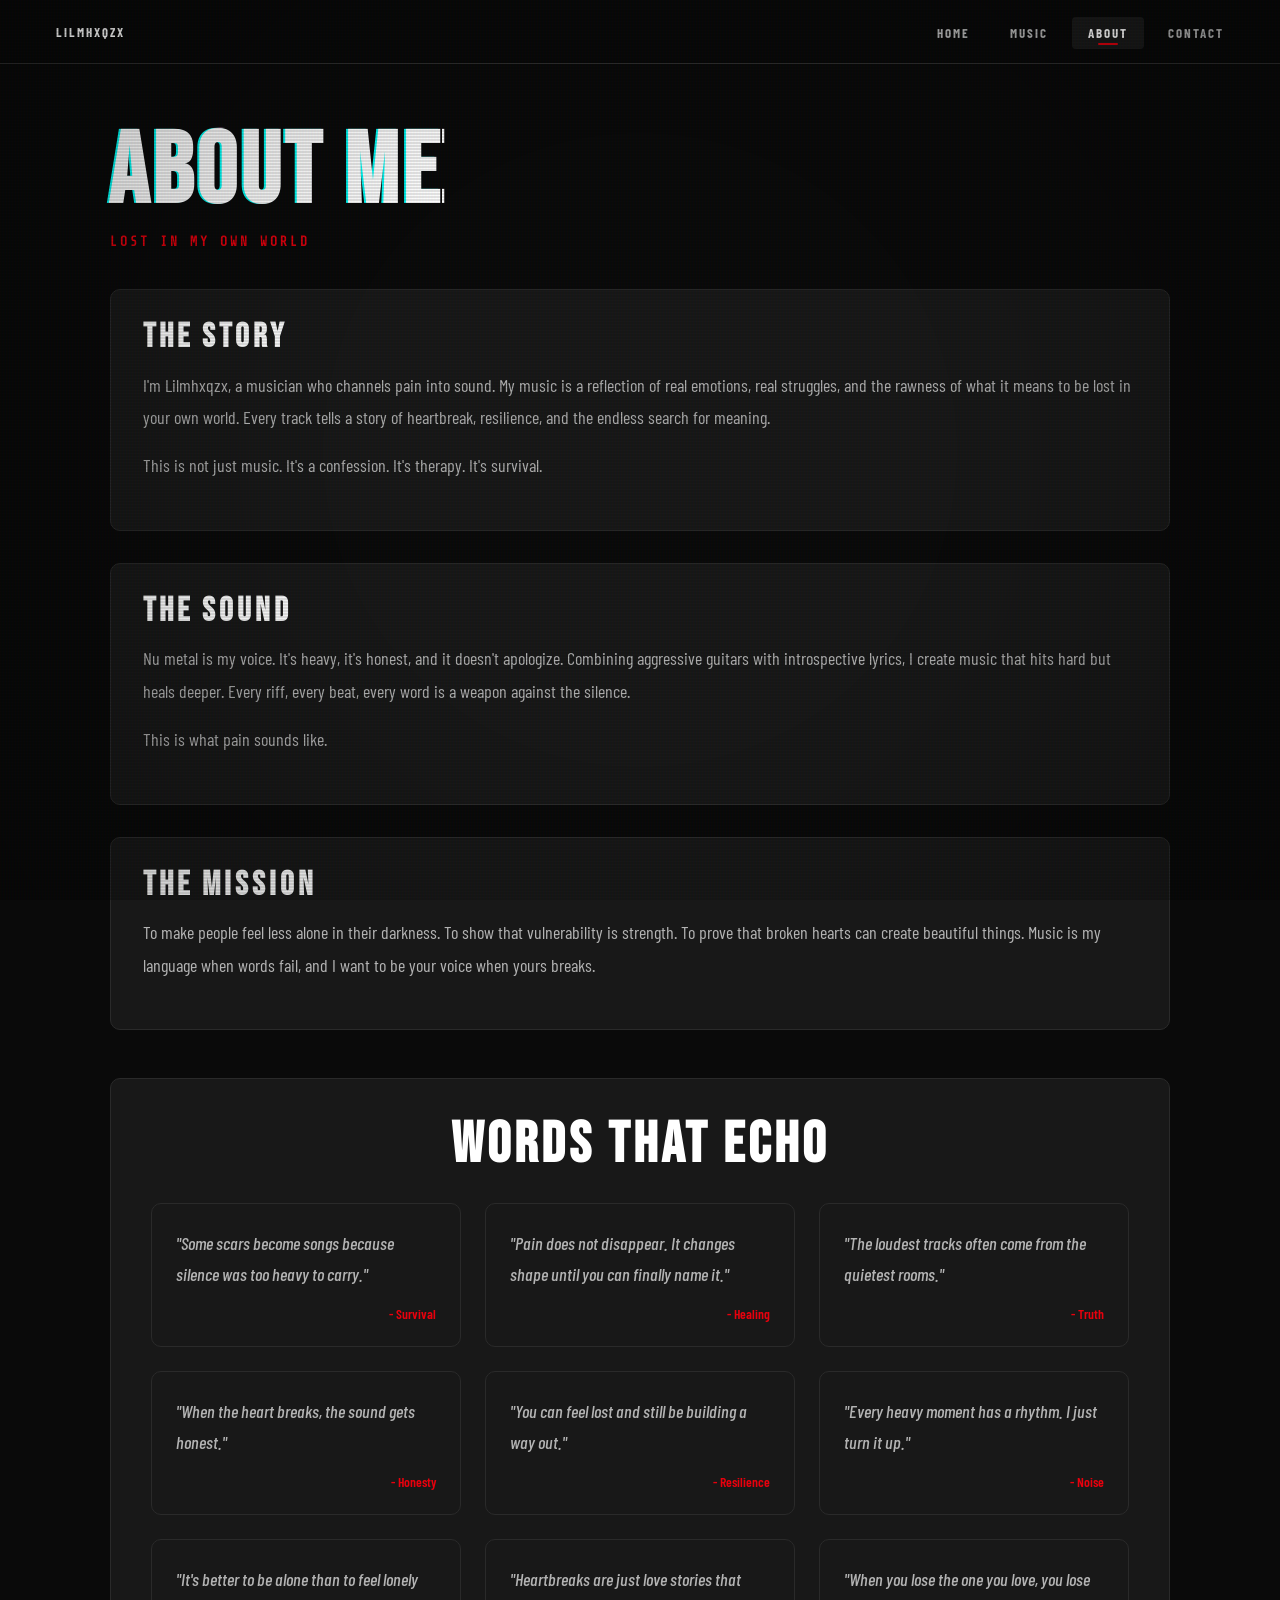
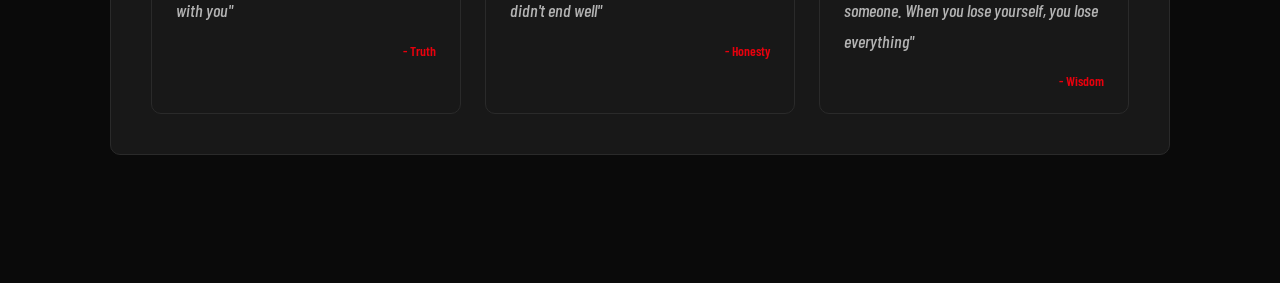
==== commit f8cfd78d: "Update about.html" ====
--- a/about.html
+++ b/about.html
@@ -1,4 +1,4 @@
-﻿<!DOCTYPE html>
+<!DOCTYPE html>
 <html lang="en">
 
 <head>
@@ -8,6 +8,41 @@
     <link href="https://fonts.googleapis.com/css2?family=Bebas+Neue&family=Barlow+Condensed:wght@400;600;700;900&family=Share+Tech+Mono&display=swap" rel="stylesheet">
     <link rel="stylesheet" href="style.css">
     <style>
+        /* Glitch Effect Styles */
+        .glitch {
+            position: relative;
+            display: inline-block;
+        }
+        .glitch::before,
+        .glitch::after {
+            content: attr(data-text);
+            position: absolute;
+            top: 0; left: 0; width: 100%; height: 100%;
+            background: #0a0a0a;
+        }
+        .glitch::before {
+            left: 2px;
+            text-shadow: -2px 0 #ff00c1;
+            animation: glitch-anim-1 2s infinite linear alternate-reverse;
+        }
+        .glitch::after {
+            left: -2px;
+            text-shadow: -2px 0 #00fff9;
+            animation: glitch-anim-2 3s infinite linear alternate-reverse;
+        }
+        @keyframes glitch-anim-1 {
+            0% { clip-path: inset(20% 0 30% 0); }
+            20% { clip-path: inset(60% 0 10% 0); }
+            100% { clip-path: inset(30% 0 20% 0); }
+        }
+        @keyframes glitch-anim-2 {
+            0% { clip-path: inset(15% 0 35% 0); }
+            50% { clip-path: inset(5% 0 85% 0); }
+            100% { clip-path: inset(25% 0 55% 0); }
+        }
+        .glitch:hover::before { animation-duration: 0.2s; }
+        .glitch:hover::after { animation-duration: 0.3s; }
+
         /* About Container */
         .about-container {
             position: relative;
@@ -301,6 +336,52 @@
             .about-container {
                 padding: 48px 20px 60px;
             }
+        }
+
+        /* Footer Stats */
+        .footer-stats-bar {
+            border-top: 1px solid #2a2a2a;
+            padding: 40px 60px;
+            display: flex;
+            align-items: center;
+            justify-content: space-between;
+            background: #0a0a0a;
+            margin-top: 4rem;
+        }
+        .logo-sm-footer { font-family: 'Bebas Neue', sans-serif; font-size: 20px; letter-spacing: 4px; color: #555; }
+        @media (max-width: 768px) { .footer-stats-bar { padding: 32px 20px; flex-direction: column; gap: 10px; } }
+
+        /* CRT Scanlines & Vignette Overlay */
+        body::after {
+            content: " ";
+            display: block;
+            position: fixed;
+            top: 0; left: 0; bottom: 0; right: 0;
+            background: 
+                linear-gradient(rgba(18, 16, 16, 0) 50%, rgba(0, 0, 0, 0.1) 50%), 
+                linear-gradient(90deg, rgba(255, 0, 0, 0.03), rgba(0, 255, 0, 0.01), rgba(0, 0, 255, 0.03));
+            z-index: 9998;
+            background-size: 100% 3px, 3px 100%;
+            pointer-events: none;
+        }
+        body::before {
+            content: " ";
+            display: block;
+            position: fixed;
+            top: 0; left: 0; bottom: 0; right: 0;
+            background: radial-gradient(circle, rgba(0,0,0,0) 40%, rgba(0,0,0,0.6) 100%);
+            z-index: 9999;
+            pointer-events: none;
+        }
+
+        /* Screen Glitch Spike */
+        .active-glitch {
+            animation: screen-spike 0.1s steps(2);
+        }
+        @keyframes screen-spike {
+            0% { filter: invert(0.5) hue-rotate(90deg); transform: translateX(5px) skewX(2deg); }
+            50% { filter: contrast(5); transform: translateX(-5px) skewX(-2deg); }
+            100% { filter: none; transform: none; }
         }
     </style>
 </head>
@@ -321,7 +402,7 @@
     <!-- ABOUT SECTION -->
     <div class="about-container">
         <div class="about-header">
-            <h1>ABOUT ME</h1>
+            <h1 class="glitch" data-text="ABOUT ME">ABOUT ME</h1>
             <p>LOST IN MY OWN WORLD</p>
         </div>
 
--- a/style.css
+++ b/style.css
@@ -74,6 +74,37 @@
     color: var(--white);
     position: relative;
     text-decoration: none;
+}
+
+.logo:hover {
+    animation: glitch 0.3s cubic-bezier(.25,.46,.45,.94) both infinite;
+    color: var(--white);
+}
+
+@keyframes glitch {
+    0% {
+        transform: translate(0);
+        text-shadow: none;
+    }
+    20% {
+        transform: translate(-2px, 2px);
+        text-shadow: 2px 0 var(--red), -2px 0 #0ff;
+    }
+    40% {
+        transform: translate(-2px, -2px);
+        text-shadow: 2px 0 var(--red), -2px 0 #0ff;
+    }
+    60% {
+        transform: translate(2px, 2px);
+        text-shadow: -2px 0 var(--red), 2px 0 #0ff;
+    }
+    80% {
+        transform: translate(2px, -2px);
+        text-shadow: -2px 0 var(--red), 2px 0 #0ff;
+    }
+    100% {
+        transform: translate(0);
+    }
 }
 
 .logo::after {
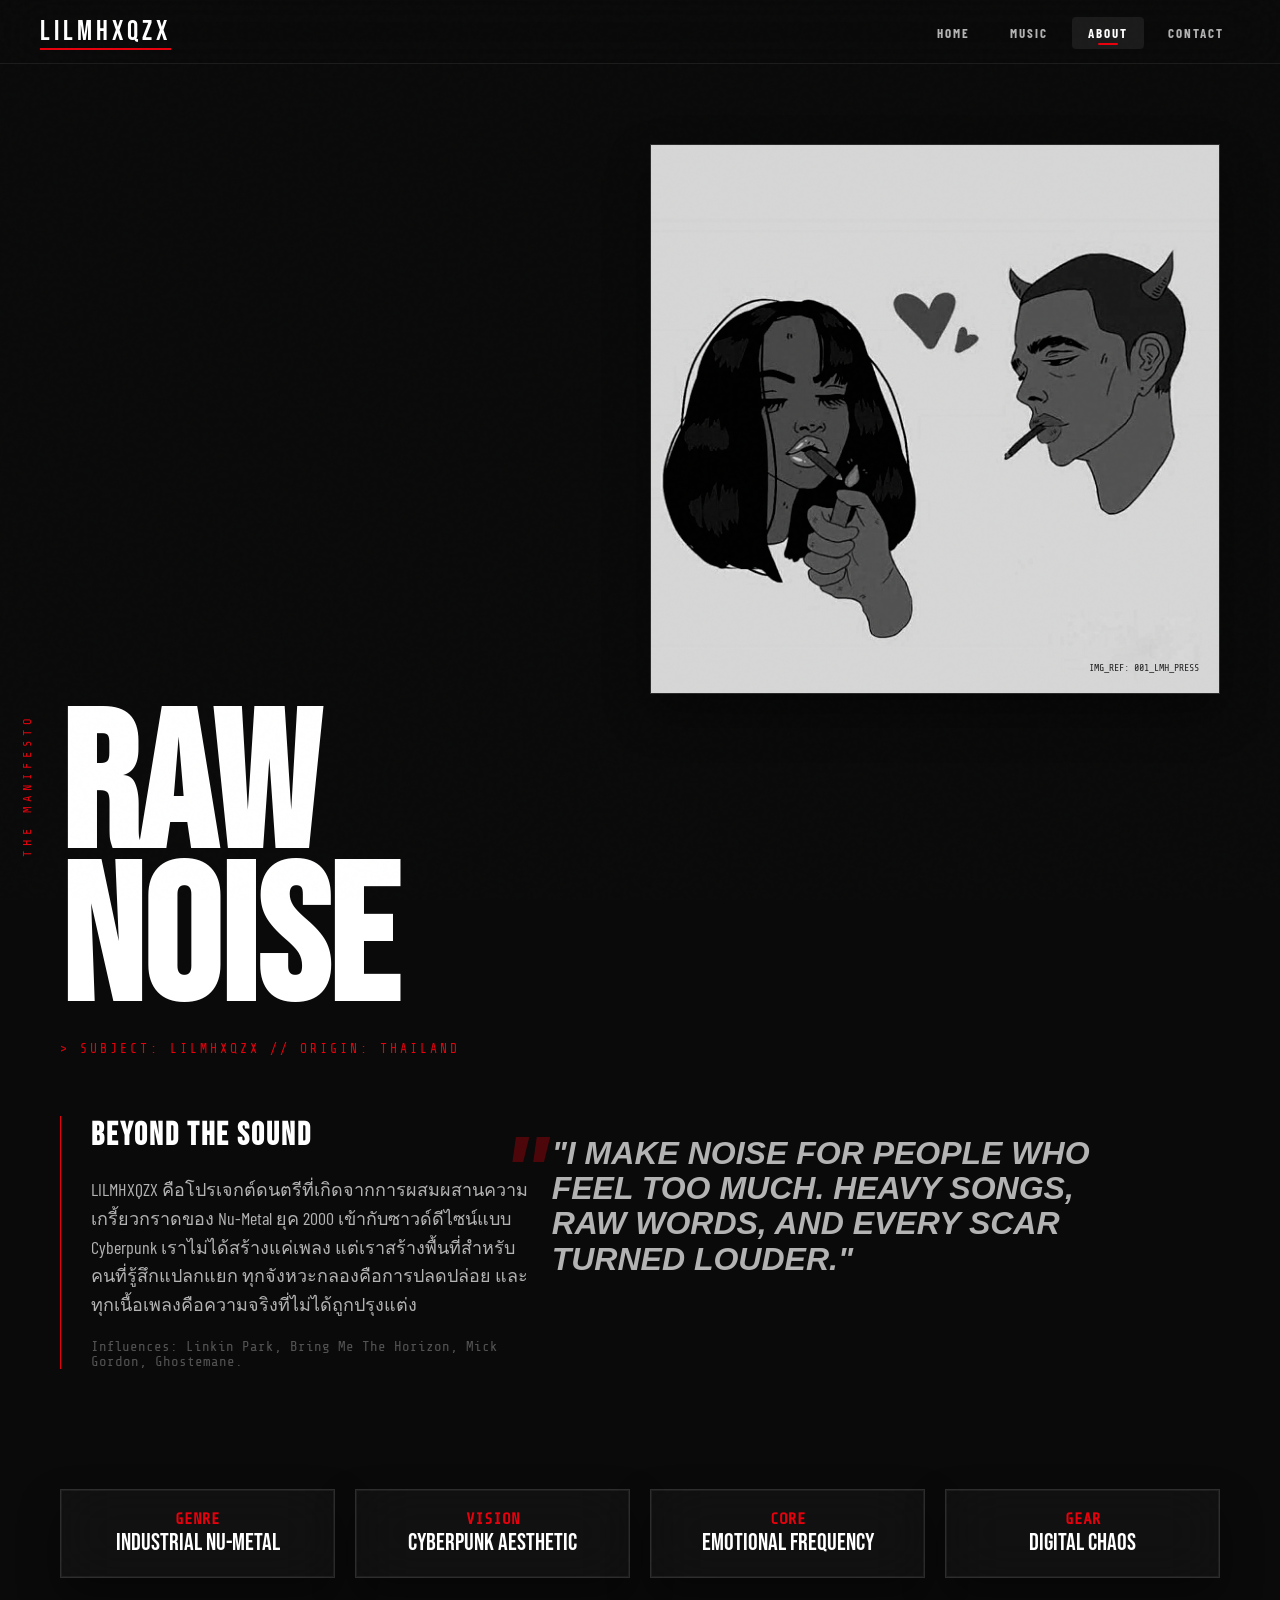
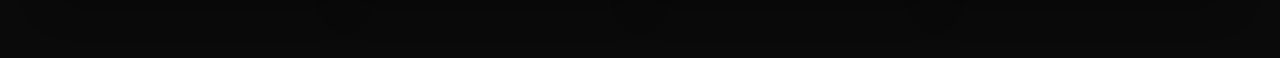
==== commit 7dc4e655: "Update about.html" ====
--- a/about.html
+++ b/about.html
@@ -1,394 +1,13 @@
 <!DOCTYPE html>
 <html lang="en">
-
 <head>
     <meta charset="UTF-8">
     <meta name="viewport" content="width=device-width, initial-scale=1.0">
-    <title>Lilmhxqzx Music - ABOUT</title>
+    <title>About - LILMHXQZX</title>
     <link href="https://fonts.googleapis.com/css2?family=Bebas+Neue&family=Barlow+Condensed:wght@400;600;700;900&family=Share+Tech+Mono&display=swap" rel="stylesheet">
     <link rel="stylesheet" href="style.css">
-    <style>
-        /* Glitch Effect Styles */
-        .glitch {
-            position: relative;
-            display: inline-block;
-        }
-        .glitch::before,
-        .glitch::after {
-            content: attr(data-text);
-            position: absolute;
-            top: 0; left: 0; width: 100%; height: 100%;
-            background: #0a0a0a;
-        }
-        .glitch::before {
-            left: 2px;
-            text-shadow: -2px 0 #ff00c1;
-            animation: glitch-anim-1 2s infinite linear alternate-reverse;
-        }
-        .glitch::after {
-            left: -2px;
-            text-shadow: -2px 0 #00fff9;
-            animation: glitch-anim-2 3s infinite linear alternate-reverse;
-        }
-        @keyframes glitch-anim-1 {
-            0% { clip-path: inset(20% 0 30% 0); }
-            20% { clip-path: inset(60% 0 10% 0); }
-            100% { clip-path: inset(30% 0 20% 0); }
-        }
-        @keyframes glitch-anim-2 {
-            0% { clip-path: inset(15% 0 35% 0); }
-            50% { clip-path: inset(5% 0 85% 0); }
-            100% { clip-path: inset(25% 0 55% 0); }
-        }
-        .glitch:hover::before { animation-duration: 0.2s; }
-        .glitch:hover::after { animation-duration: 0.3s; }
-
-        /* About Container */
-        .about-container {
-            position: relative;
-            z-index: 2;
-            padding: 3rem 2.5rem;
-            max-width: 900px;
-            margin: 0 auto;
-        }
-
-        .about-header h1 {
-            font-size: clamp(48px, 8vw, 100px);
-            font-weight: 900;
-            margin-bottom: 1rem;
-            color: #fff;
-            text-transform: uppercase;
-            letter-spacing: 4px;
-            font-family: 'Bebas Neue', sans-serif;
-            line-height: 0.9;
-        }
-
-        .about-header p {
-            color: #e8000d;
-            font-size: 1rem;
-            letter-spacing: 1px;
-            margin-bottom: 2.5rem;
-            text-transform: uppercase;
-            font-weight: 600;
-        }
-
-        /* About Content */
-        .about-content {
-            display: grid;
-            gap: 2rem;
-            margin-bottom: 3rem;
-        }
-
-        .about-section {
-            background: linear-gradient(135deg, rgba(24, 24, 24, 1) 0%, rgba(24, 24, 24, 1) 100%);
-            border: 1px solid #2a2a2a;
-            border-radius: 10px;
-            padding: 2rem;
-            animation: fadeIn 0.8s ease forwards;
-        }
-
-        .about-section:nth-child(1) { animation-delay: 0.1s; }
-        .about-section:nth-child(2) { animation-delay: 0.2s; }
-        .about-section:nth-child(3) { animation-delay: 0.3s; }
-
-        @keyframes fadeIn {
-            from {
-                opacity: 0;
-                transform: translateY(20px);
-            }
-            to {
-                opacity: 1;
-                transform: translateY(0);
-            }
-        }
-
-        .about-section h2 {
-            font-size: 1.5rem;
-            color: #e8000d;
-            margin-bottom: 1rem;
-            font-weight: 700;
-        }
-
-        .about-section p {
-            color: #b3b3b3;
-            line-height: 1.8;
-            margin-bottom: 1rem;
-        }
-
-        /* Quote Section */
-        .quotes-section {
-            background: linear-gradient(135deg, rgba(232, 0, 13, 0.1) 0%, rgba(232, 0, 13, 0.05) 100%);
-            border: 1px solid rgba(232, 0, 13, 0.3);
-            border-radius: 10px;
-            padding: 2.5rem;
-            margin: 3rem 0;
-            animation: fadeIn 0.8s ease 0.4s both;
-        }
-
-        .quotes-section h2 {
-            font-size: 1.8rem;
-            color: #e8000d;
-            margin-bottom: 2rem;
-            text-align: center;
-            font-weight: 900;
-            text-transform: uppercase;
-            letter-spacing: 1px;
-        }
-
-        .quote-grid {
-            display: grid;
-            grid-template-columns: repeat(auto-fit, minmax(250px, 1fr));
-            gap: 1.5rem;
-        }
-
-        .quote-card {
-            background: rgba(0, 0, 0, 0.4);
-            border-left: 3px solid #e8000d;
-            padding: 1.5rem;
-            border-radius: 8px;
-            transition: all 0.3s ease;
-        }
-
-        .quote-card:hover {
-            background: rgba(0, 0, 0, 0.6);
-            border-left-color: #ff1f2d;
-            transform: translateY(-5px);
-        }
-
-        .quote-card p {
-            color: #fff;
-            font-size: 1rem;
-            font-weight: 500;
-            line-height: 1.7;
-            margin-bottom: 1rem;
-            font-style: italic;
-        }
-
-        .quote-author {
-            color: #e8000d;
-            font-size: 0.85rem;
-            font-weight: 600;
-            text-align: right;
-        }
-
-        /* Responsive */
-        @media (max-width: 768px) {
-            .navbar {
-                flex-direction: column;
-                gap: 1.2rem;
-                padding: 1rem;
-            }
-
-            .navbar ul {
-                flex-direction: column;
-                gap: 0.8rem;
-                text-align: center;
-            }
-
-            .about-container {
-                padding: 1.5rem 1rem;
-            }
-
-            .about-header h1 {
-                font-size: 48px;
-            }
-
-            .quote-grid {
-                grid-template-columns: 1fr;
-            }
-
-            .quotes-section {
-                padding: 1.5rem;
-            }
-        }
-
-        /* Scrollbar */
-        ::-webkit-scrollbar {
-            width: 8px;
-        }
-
-        ::-webkit-scrollbar-track {
-            background: rgba(0, 0, 0, 0.5);
-        }
-
-        ::-webkit-scrollbar-thumb {
-            background: #e8000d;
-            border-radius: 4px;
-        }
-
-        ::-webkit-scrollbar-thumb:hover {
-            background: #ff1f2d;
-        }
-        /* Theme alignment overrides */
-        body {
-            background: #0a0a0a;
-        }
-
-        .navbar {
-            height: 64px;
-            padding: 0 40px;
-            background: rgba(10, 10, 10, 0.92);
-            backdrop-filter: blur(20px);
-            border-bottom: 1px solid #2a2a2a;
-        }
-
-        .navbar ul {
-            gap: 8px;
-        }
-
-        .navbar a {
-            font-family: 'Barlow Condensed', sans-serif;
-            font-size: 13px;
-            font-weight: 700;
-            letter-spacing: 2px;
-            padding: 8px 16px;
-            border-radius: 4px;
-        }
-
-        .navbar a:hover,
-        .navbar a.active {
-            color: #fff;
-            background: rgba(255, 255, 255, 0.07);
-        }
-
-        .navbar a::after {
-            bottom: 4px;
-            left: 50%;
-            transform: translateX(-50%) scaleX(0);
-            width: 20px;
-            background: #e8000d;
-            transition: transform 0.2s;
-            border-radius: 2px;
-        }
-
-        .navbar a:hover::after,
-        .navbar a.active::after {
-            width: 20px;
-            transform: translateX(-50%) scaleX(1);
-        }
-
-        .about-container {
-            max-width: 1180px;
-            padding: 64px 60px 80px;
-        }
-
-        .about-header h1,
-        .quotes-section h2,
-        .about-section h2 {
-            font-family: 'Bebas Neue', sans-serif;
-            letter-spacing: 4px;
-            line-height: 0.9;
-        }
-
-        .about-header h1 {
-            font-size: clamp(48px, 8vw, 100px);
-        }
-
-        .about-header p {
-            font-family: 'Share Tech Mono', monospace;
-            font-size: 13px;
-            letter-spacing: 3px;
-            color: #e8000d;
-        }
-
-        .about-section,
-        .quotes-section,
-        .quote-card {
-            background: #181818;
-            border: 1px solid #2a2a2a;
-            border-radius: 10px;
-        }
-
-        .about-section h2 {
-            font-size: 34px;
-            color: #fff;
-        }
-
-        .about-section p,
-        .quote-card p {
-            font-size: 18px;
-            color: #b3b3b3;
-        }
-
-        .quotes-section h2 {
-            font-size: clamp(34px, 5vw, 58px);
-            color: #fff;
-        }
-
-        @media (max-width: 768px) {
-            .navbar {
-                height: auto;
-                padding: 16px 20px;
-            }
-
-            .navbar ul {
-                flex-direction: row;
-                flex-wrap: wrap;
-                justify-content: center;
-                gap: 0;
-            }
-
-            .navbar a {
-                padding: 8px 10px;
-                font-size: 12px;
-            }
-
-            .about-container {
-                padding: 48px 20px 60px;
-            }
-        }
-
-        /* Footer Stats */
-        .footer-stats-bar {
-            border-top: 1px solid #2a2a2a;
-            padding: 40px 60px;
-            display: flex;
-            align-items: center;
-            justify-content: space-between;
-            background: #0a0a0a;
-            margin-top: 4rem;
-        }
-        .logo-sm-footer { font-family: 'Bebas Neue', sans-serif; font-size: 20px; letter-spacing: 4px; color: #555; }
-        @media (max-width: 768px) { .footer-stats-bar { padding: 32px 20px; flex-direction: column; gap: 10px; } }
-
-        /* CRT Scanlines & Vignette Overlay */
-        body::after {
-            content: " ";
-            display: block;
-            position: fixed;
-            top: 0; left: 0; bottom: 0; right: 0;
-            background: 
-                linear-gradient(rgba(18, 16, 16, 0) 50%, rgba(0, 0, 0, 0.1) 50%), 
-                linear-gradient(90deg, rgba(255, 0, 0, 0.03), rgba(0, 255, 0, 0.01), rgba(0, 0, 255, 0.03));
-            z-index: 9998;
-            background-size: 100% 3px, 3px 100%;
-            pointer-events: none;
-        }
-        body::before {
-            content: " ";
-            display: block;
-            position: fixed;
-            top: 0; left: 0; bottom: 0; right: 0;
-            background: radial-gradient(circle, rgba(0,0,0,0) 40%, rgba(0,0,0,0.6) 100%);
-            z-index: 9999;
-            pointer-events: none;
-        }
-
-        /* Screen Glitch Spike */
-        .active-glitch {
-            animation: screen-spike 0.1s steps(2);
-        }
-        @keyframes screen-spike {
-            0% { filter: invert(0.5) hue-rotate(90deg); transform: translateX(5px) skewX(2deg); }
-            50% { filter: contrast(5); transform: translateX(-5px) skewX(-2deg); }
-            100% { filter: none; transform: none; }
-        }
-    </style>
 </head>
-
 <body>
-
-    <!-- NAVBAR -->
     <nav class="navbar">
         <a href="index.html" class="logo">LILMHXQZX</a>
         <ul>
@@ -399,84 +18,60 @@
         </ul>
     </nav>
 
-    <!-- ABOUT SECTION -->
-    <div class="about-container">
-        <div class="about-header">
-            <h1 class="glitch" data-text="ABOUT ME">ABOUT ME</h1>
-            <p>LOST IN MY OWN WORLD</p>
-        </div>
+    <main class="about-magazine">
+        <!-- Hero Section -->
+        <section class="mag-hero-text">
+            <div style="position: relative;">
+                <span class="mag-vertical-label">THE MANIFESTO</span>
+                <h1 class="glitch" data-text="RAW NOISE">RAW<br>NOISE</h1>
+            </div>
+            <p class="subtitle-mono">> SUBJECT: LILMHXQZX // ORIGIN: THAILAND</p>
+        </section>
 
-        <div class="about-content">
-            <div class="about-section">
-                <h2>THE STORY</h2>
-                <p>I'm Lilmhxqzx, a musician who channels pain into sound. My music is a reflection of real emotions, real struggles, and the rawness of what it means to be lost in your own world. Every track tells a story of heartbreak, resilience, and the endless search for meaning.</p>
-                <p>This is not just music. It's a confession. It's therapy. It's survival.</p>
-            </div>
-
-            <div class="about-section">
-                <h2>THE SOUND</h2>
-                <p>Nu metal is my voice. It's heavy, it's honest, and it doesn't apologize. Combining aggressive guitars with introspective lyrics, I create music that hits hard but heals deeper. Every riff, every beat, every word is a weapon against the silence.</p>
-                <p>This is what pain sounds like.</p>
-            </div>
-
-            <div class="about-section">
-                <h2>THE MISSION</h2>
-                <p>To make people feel less alone in their darkness. To show that vulnerability is strength. To prove that broken hearts can create beautiful things. Music is my language when words fail, and I want to be your voice when yours breaks.</p>
+        <!-- Main Image -->
+        <div class="mag-main-image card">
+            <img src="cover.jpg" alt="Lilmhxqzx Artist" style="width: 100%; height: 100%; object-fit: cover;">
+            <div style="position: absolute; bottom: 20px; right: 20px; font-family: 'Share Tech Mono'; font-size: 10px; color: var(--red);">
+                IMG_REF: 001_LMH_PRESS
             </div>
         </div>
 
-        <!-- QUOTES SECTION -->
-        <div class="quotes-section">
-            <h2>WORDS THAT ECHO</h2>
-            <div class="quote-grid">
-                <div class="quote-card">
-                    <p>"Some scars become songs because silence was too heavy to carry."</p>
-                    <div class="quote-author">- Survival</div>
-                </div>
+        <!-- Content Block -->
+        <article class="mag-content-block">
+            <h3 style="font-family: 'Bebas Neue'; font-size: 32px; letter-spacing: 2px; margin-bottom: 20px;">BEYOND THE SOUND</h3>
+            <p style="color: var(--grey); font-size: 18px; line-height: 1.6; margin-bottom: 20px;">
+                LILMHXQZX คือโปรเจกต์ดนตรีที่เกิดจากการผสมผสานความเกรี้ยวกราดของ Nu-Metal ยุค 2000 เข้ากับซาวด์ดีไซน์แบบ Cyberpunk 
+                เราไม่ได้สร้างแค่เพลง แต่เราสร้างพื้นที่สำหรับคนที่รู้สึกแปลกแยก ทุกจังหวะกลองคือการปลดปล่อย และทุกเนื้อเพลงคือความจริงที่ไม่ได้ถูกปรุงแต่ง
+            </p>
+            <p style="color: var(--dim); font-family: 'Share Tech Mono'; font-size: 14px;">
+                Influences: Linkin Park, Bring Me The Horizon, Mick Gordon, Ghostemane.
+            </p>
+        </article>
 
-                <div class="quote-card">
-                    <p>"Pain does not disappear. It changes shape until you can finally name it."</p>
-                    <div class="quote-author">- Healing</div>
-                </div>
+        <!-- Big Quote -->
+        <blockquote class="mag-quote">
+            "I make noise for people who feel too much. Heavy songs, raw words, and every scar turned louder."
+        </blockquote>
 
-                <div class="quote-card">
-                    <p>"The loudest tracks often come from the quietest rooms."</p>
-                    <div class="quote-author">- Truth</div>
-                </div>
-
-                <div class="quote-card">
-                    <p>"When the heart breaks, the sound gets honest."</p>
-                    <div class="quote-author">- Honesty</div>
-                </div>
-
-                <div class="quote-card">
-                    <p>"You can feel lost and still be building a way out."</p>
-                    <div class="quote-author">- Resilience</div>
-                </div>
-
-                <div class="quote-card">
-                    <p>"Every heavy moment has a rhythm. I just turn it up."</p>
-                    <div class="quote-author">- Noise</div>
-                </div>
-
-                <div class="quote-card">
-                    <p>"It's better to be alone than to feel lonely with you"</p>
-                    <div class="quote-author">- Truth</div>
-                </div>
-
-                <div class="quote-card">
-                    <p>"Heartbreaks are just love stories that didn't end well"</p>
-                    <div class="quote-author">- Honesty</div>
-                </div>
-
-                <div class="quote-card">
-                    <p>"When you lose the one you love, you lose someone. When you lose yourself, you lose everything"</p>
-                    <div class="quote-author">- Wisdom</div>
-                </div>
+        <!-- Bottom Stats/Grid -->
+        <div style="grid-column: 1 / 13; margin-top: 100px; display: grid; grid-template-columns: repeat(4, 1fr); gap: 20px;">
+            <div class="card" style="padding: 20px; text-align: center;">
+                <h4 style="color: var(--red); font-family: 'Share Tech Mono';">GENRE</h4>
+                <p style="font-family: 'Bebas Neue'; font-size: 24px;">INDUSTRIAL NU-METAL</p>
+            </div>
+            <div class="card" style="padding: 20px; text-align: center;">
+                <h4 style="color: var(--red); font-family: 'Share Tech Mono';">VISION</h4>
+                <p style="font-family: 'Bebas Neue'; font-size: 24px;">CYBERPUNK AESTHETIC</p>
+            </div>
+            <div class="card" style="padding: 20px; text-align: center;">
+                <h4 style="color: var(--red); font-family: 'Share Tech Mono';">CORE</h4>
+                <p style="font-family: 'Bebas Neue'; font-size: 24px;">EMOTIONAL FREQUENCY</p>
+            </div>
+            <div class="card" style="padding: 20px; text-align: center;">
+                <h4 style="color: var(--red); font-family: 'Share Tech Mono';">GEAR</h4>
+                <p style="font-family: 'Bebas Neue'; font-size: 24px;">DIGITAL CHAOS</p>
             </div>
         </div>
-    </div>
-
+    </main>
 </body>
-
 </html>
--- a/style.css
+++ b/style.css
@@ -1,14 +1,16 @@
 :root {
     --black: #0a0a0a;
     --deep: #111111;
-    --surface: #181818;
-    --border: #2a2a2a;
+    --surface: rgba(255, 255, 255, 0.03); /* ปรับให้ใสขึ้นมากเพื่อให้เห็นพื้นหลังชัดเจน */
+    --border: rgba(255, 255, 255, 0.08); /* ขอบเนียนบางสไตล์ iOS */
     --red: #e8000d;
     --red-dim: #9b0009;
     --red-glow: rgba(232, 0, 13, 0.25);
     --white: #ffffff;
     --grey: #b3b3b3;
     --dim: #535353;
+    --glass-blur: blur(30px) saturate(180%); 
+    --glass-border: rgba(255, 255, 255, 0.12);
 }
 
 * {
@@ -16,6 +18,8 @@
     padding: 0;
     box-sizing: border-box;
 }
+
+html { scroll-behavior: smooth; }
 
 ::selection {
     background: var(--red);
@@ -62,8 +66,9 @@
     justify-content: space-between;
     padding: 0 40px;
     height: 64px;
-    background: rgba(10, 10, 10, 0.92);
-    backdrop-filter: blur(20px);
+    background: rgba(10, 10, 10, 0.7);
+    backdrop-filter: var(--glass-blur);
+    -webkit-backdrop-filter: var(--glass-blur);
     border-bottom: 1px solid var(--border);
 }
 
@@ -215,7 +220,7 @@
     background:
         linear-gradient(90deg, rgba(10, 10, 10, 0.98) 0%, rgba(10, 10, 10, 0.78) 45%, rgba(10, 10, 10, 0.3) 100%),
         linear-gradient(0deg, rgba(10, 10, 10, 0.98) 0%, rgba(10, 10, 10, 0.35) 42%, rgba(10, 10, 10, 0.7) 100%),
-        url('cover.jpg.jpg') right center / min(58vw, 760px) auto no-repeat;
+        url('cover.jpg') right center / min(58vw, 760px) auto no-repeat;
     z-index: -2;
 }
 
@@ -261,11 +266,14 @@
 
 .home h1 {
     font-family: 'Bebas Neue', sans-serif;
-    font-size: clamp(76px, 16vw, 188px);
+    font-size: clamp(80px, 16vw, 200px);
     line-height: 0.88;
     letter-spacing: 7px;
     margin-bottom: 18px;
-    text-shadow: 0 0 28px var(--red-glow);
+    background: linear-gradient(to bottom, #fff 40%, #888 100%);
+    -webkit-background-clip: text;
+    -webkit-text-fill-color: transparent;
+    filter: drop-shadow(0 0 30px var(--red-glow));
     animation: fadeUp 0.7s 0.08s ease both;
 }
 
@@ -335,15 +343,20 @@
     grid-template-columns: repeat(3, minmax(0, 1fr));
     gap: 1px;
     margin-top: 58px;
-    border: 1px solid var(--border);
-    background: var(--border);
+    border: 1px solid rgba(255, 255, 255, 0.05);
+    border-radius: 12px;
+    background: var(--surface);
     animation: fadeUp 0.7s 0.32s ease both;
 }
 
 .hero-meta div {
     padding: 16px 18px;
-    background: rgba(17, 17, 17, 0.9);
-}
+    background: rgba(17, 17, 17, 0.4);
+    backdrop-filter: var(--glass-blur);
+}
+
+.hero-meta div:first-child { border-radius: 12px 0 0 12px; }
+.hero-meta div:last-child { border-radius: 0 12px 12px 0; }
 
 .hero-meta span {
     display: block;
@@ -373,8 +386,9 @@
     margin: 0 auto;
     padding: 24px;
     background: var(--surface);
+    backdrop-filter: var(--glass-blur) !important;
     border: 1px solid var(--border);
-    border-radius: 10px;
+    border-radius: 16px;
     text-align: center;
     position: relative;
     overflow: hidden;
@@ -449,7 +463,8 @@
 .player-wrapper {
     padding: 16px;
     margin-bottom: 18px;
-    background: var(--deep);
+    background: rgba(0, 0, 0, 0.2);
+    backdrop-filter: blur(4px);
     border: 1px solid var(--border);
     border-radius: 8px;
 }
@@ -562,7 +577,7 @@
     .home::before {
         background:
             linear-gradient(0deg, rgba(10, 10, 10, 0.98) 0%, rgba(10, 10, 10, 0.64) 52%, rgba(10, 10, 10, 0.92) 100%),
-            url('cover.jpg.jpg') center top / cover no-repeat;
+            url('cover.jpg') center top / cover no-repeat;
     }
 
     .hero-meta {
@@ -597,3 +612,115 @@
         letter-spacing: 3px;
     }
 }
+
+/* Glass override for specialized layouts */
+.featured-track, .card {
+    background: rgba(255, 255, 255, 0.03) !important;
+    -webkit-backdrop-filter: var(--glass-blur);
+    backdrop-filter: var(--glass-blur);
+    border: 1px solid var(--glass-border) !important;
+    box-shadow: 
+        0 20px 40px rgba(0, 0, 0, 0.4),
+        inset 0 0 0 1px rgba(255, 255, 255, 0.05);
+    transition: all 0.4s cubic-bezier(0.165, 0.84, 0.44, 1);
+}
+
+.card:hover {
+    background: rgba(255, 255, 255, 0.06) !important;
+    border-color: rgba(232, 0, 13, 0.5) !important;
+    transform: translateY(-8px) scale(1.02);
+    box-shadow: 
+        0 30px 60px rgba(0, 0, 0, 0.6),
+        0 0 20px rgba(232, 0, 13, 0.2);
+}
+
+/* Dynamic Background for Music Page */
+.music-page-bg-overlay {
+    position: fixed;
+    inset: 0;
+    z-index: -10;
+    background-image: url('music-bg.jpg'); /* กำหนดรูปพื้นหลังหลัก */
+    background-size: cover;
+    background-position: center;
+    background-repeat: no-repeat;
+    transition: background-image 0.8s ease-in-out;
+    filter: brightness(0.4) blur(2px);
+}
+
+/* --- MAGAZINE LAYOUT FOR ABOUT PAGE --- */
+.about-magazine {
+    max-width: 1400px;
+    margin: 0 auto;
+    padding: 80px 60px;
+    display: grid;
+    grid-template-columns: repeat(12, 1fr);
+    gap: 20px;
+}
+
+.mag-hero-text {
+    grid-column: 1 / 8;
+    z-index: 2;
+}
+
+.mag-hero-text h1 {
+    font-family: 'Bebas Neue', sans-serif;
+    font-size: clamp(100px, 15vw, 220px);
+    line-height: 0.8;
+    margin-bottom: 20px;
+    color: var(--white);
+    text-transform: uppercase;
+}
+
+.mag-vertical-label {
+    position: absolute;
+    left: -40px;
+    top: 0;
+    writing-mode: vertical-rl;
+    transform: rotate(180deg);
+    font-family: 'Share Tech Mono', monospace;
+    font-size: 12px;
+    color: var(--red);
+    letter-spacing: 5px;
+}
+
+.mag-main-image {
+    grid-column: 7 / 13;
+    grid-row: 1 / 3;
+    position: relative;
+    filter: grayscale(1) contrast(1.2);
+    transition: filter 0.5s ease;
+}
+
+.mag-main-image:hover {
+    filter: grayscale(0) contrast(1);
+}
+
+.mag-content-block {
+    grid-column: 1 / 6;
+    margin-top: 40px;
+    border-left: 1px solid var(--red);
+    padding-left: 30px;
+}
+
+.mag-quote {
+    grid-column: 6 / 12;
+    font-size: 32px;
+    font-family: 'Barlow Condensed', sans-serif;
+    font-weight: 900;
+    font-style: italic;
+    line-height: 1.1;
+    margin-top: 60px;
+    color: var(--grey);
+    text-transform: uppercase;
+    position: relative;
+}
+
+.mag-quote::before {
+    content: '"';
+    font-size: 100px;
+    color: var(--red);
+    position: absolute;
+    left: -50px;
+    top: -20px;
+    opacity: 0.3;
+}
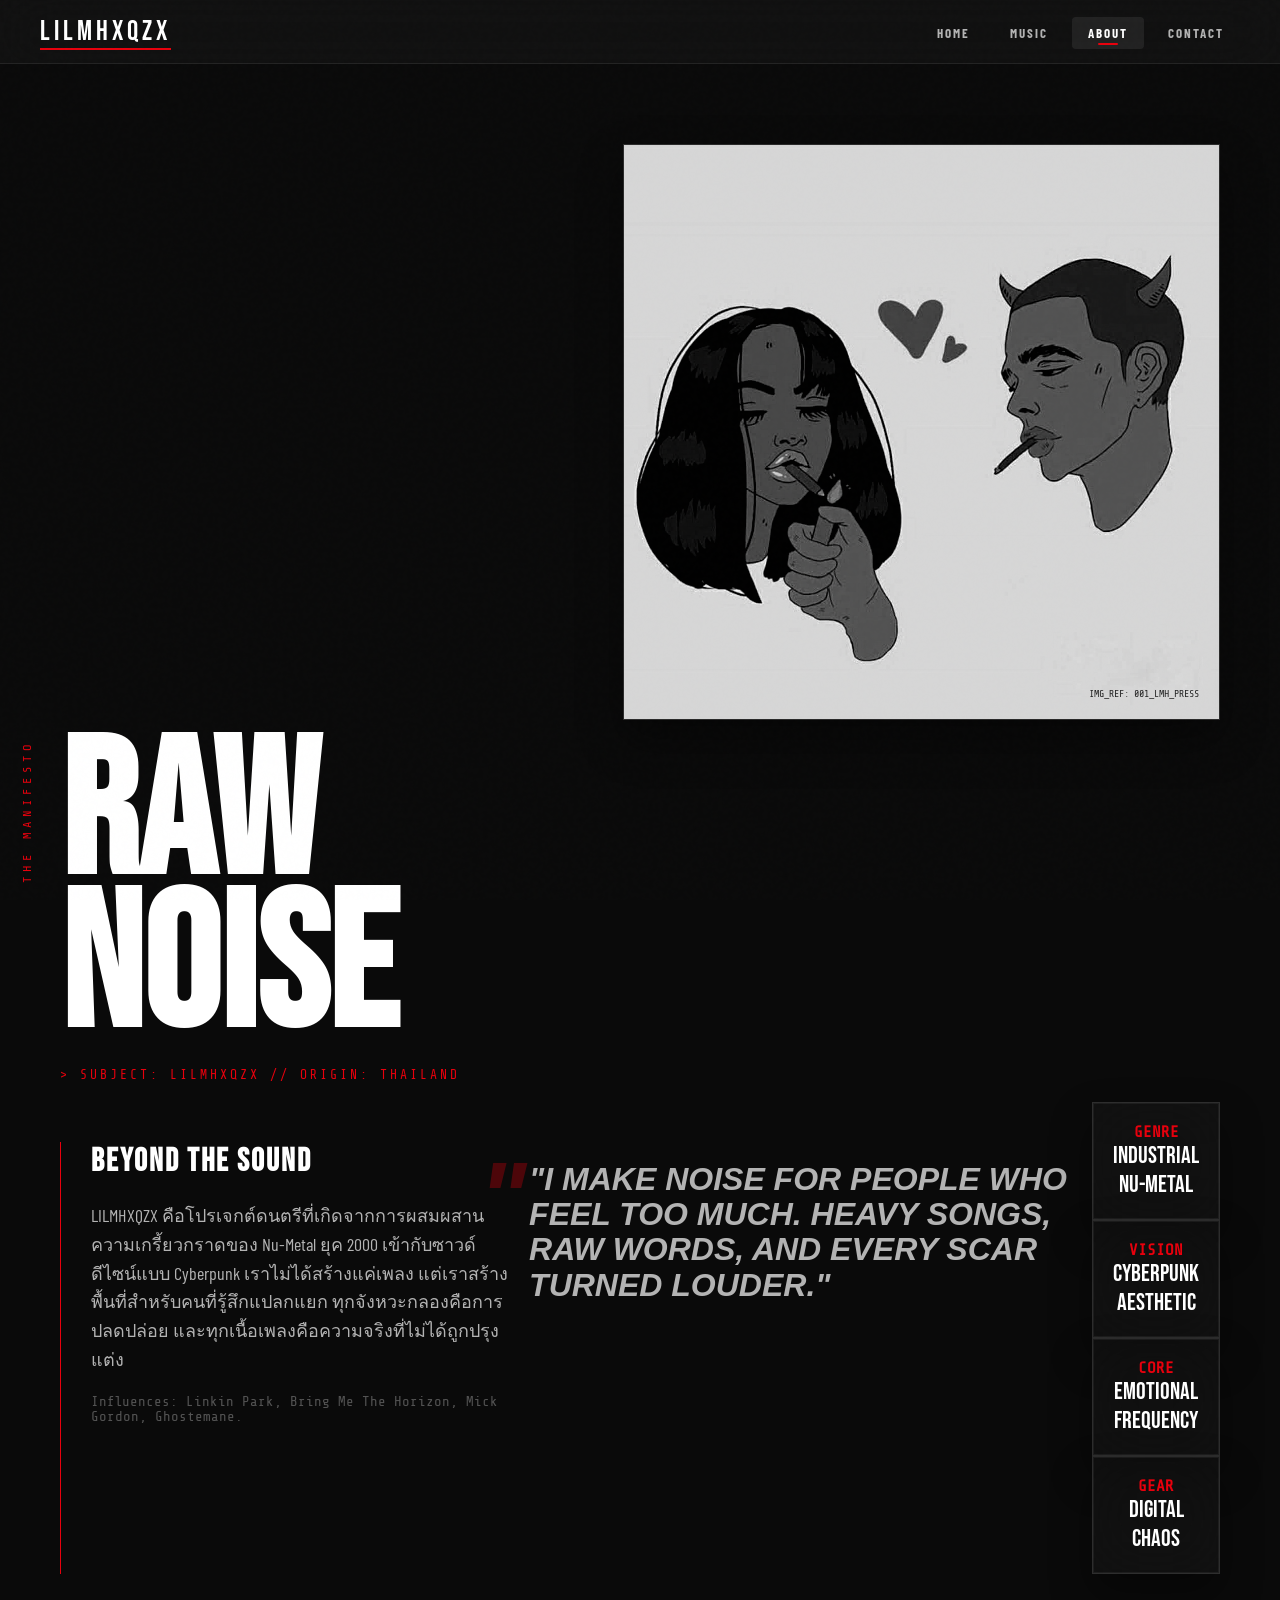
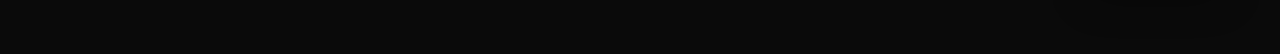
==== commit 4f377312: "Update about.html" ====
--- a/about.html
+++ b/about.html
@@ -54,7 +54,7 @@
         </blockquote>
 
         <!-- Bottom Stats/Grid -->
-        <div style="grid-column: 1 / 13; margin-top: 100px; display: grid; grid-template-columns: repeat(4, 1fr); gap: 20px;">
+        <div class="mag-stats-grid">
             <div class="card" style="padding: 20px; text-align: center;">
                 <h4 style="color: var(--red); font-family: 'Share Tech Mono';">GENRE</h4>
                 <p style="font-family: 'Bebas Neue'; font-size: 24px;">INDUSTRIAL NU-METAL</p>
--- a/style.css
+++ b/style.css
@@ -66,7 +66,7 @@
     justify-content: space-between;
     padding: 0 40px;
     height: 64px;
-    background: rgba(10, 10, 10, 0.7);
+    background: var(--surface);
     backdrop-filter: var(--glass-blur);
     -webkit-backdrop-filter: var(--glass-blur);
     border-bottom: 1px solid var(--border);
@@ -639,7 +639,7 @@
     position: fixed;
     inset: 0;
     z-index: -10;
-    background-image: url('music-bg.jpg'); /* กำหนดรูปพื้นหลังหลัก */
+    background-image: url('music-bg.png'); /* แก้ไขนามสกุลไฟล์ให้ตรงกับ music-bg.png */
     background-size: cover;
     background-position: center;
     background-repeat: no-repeat;
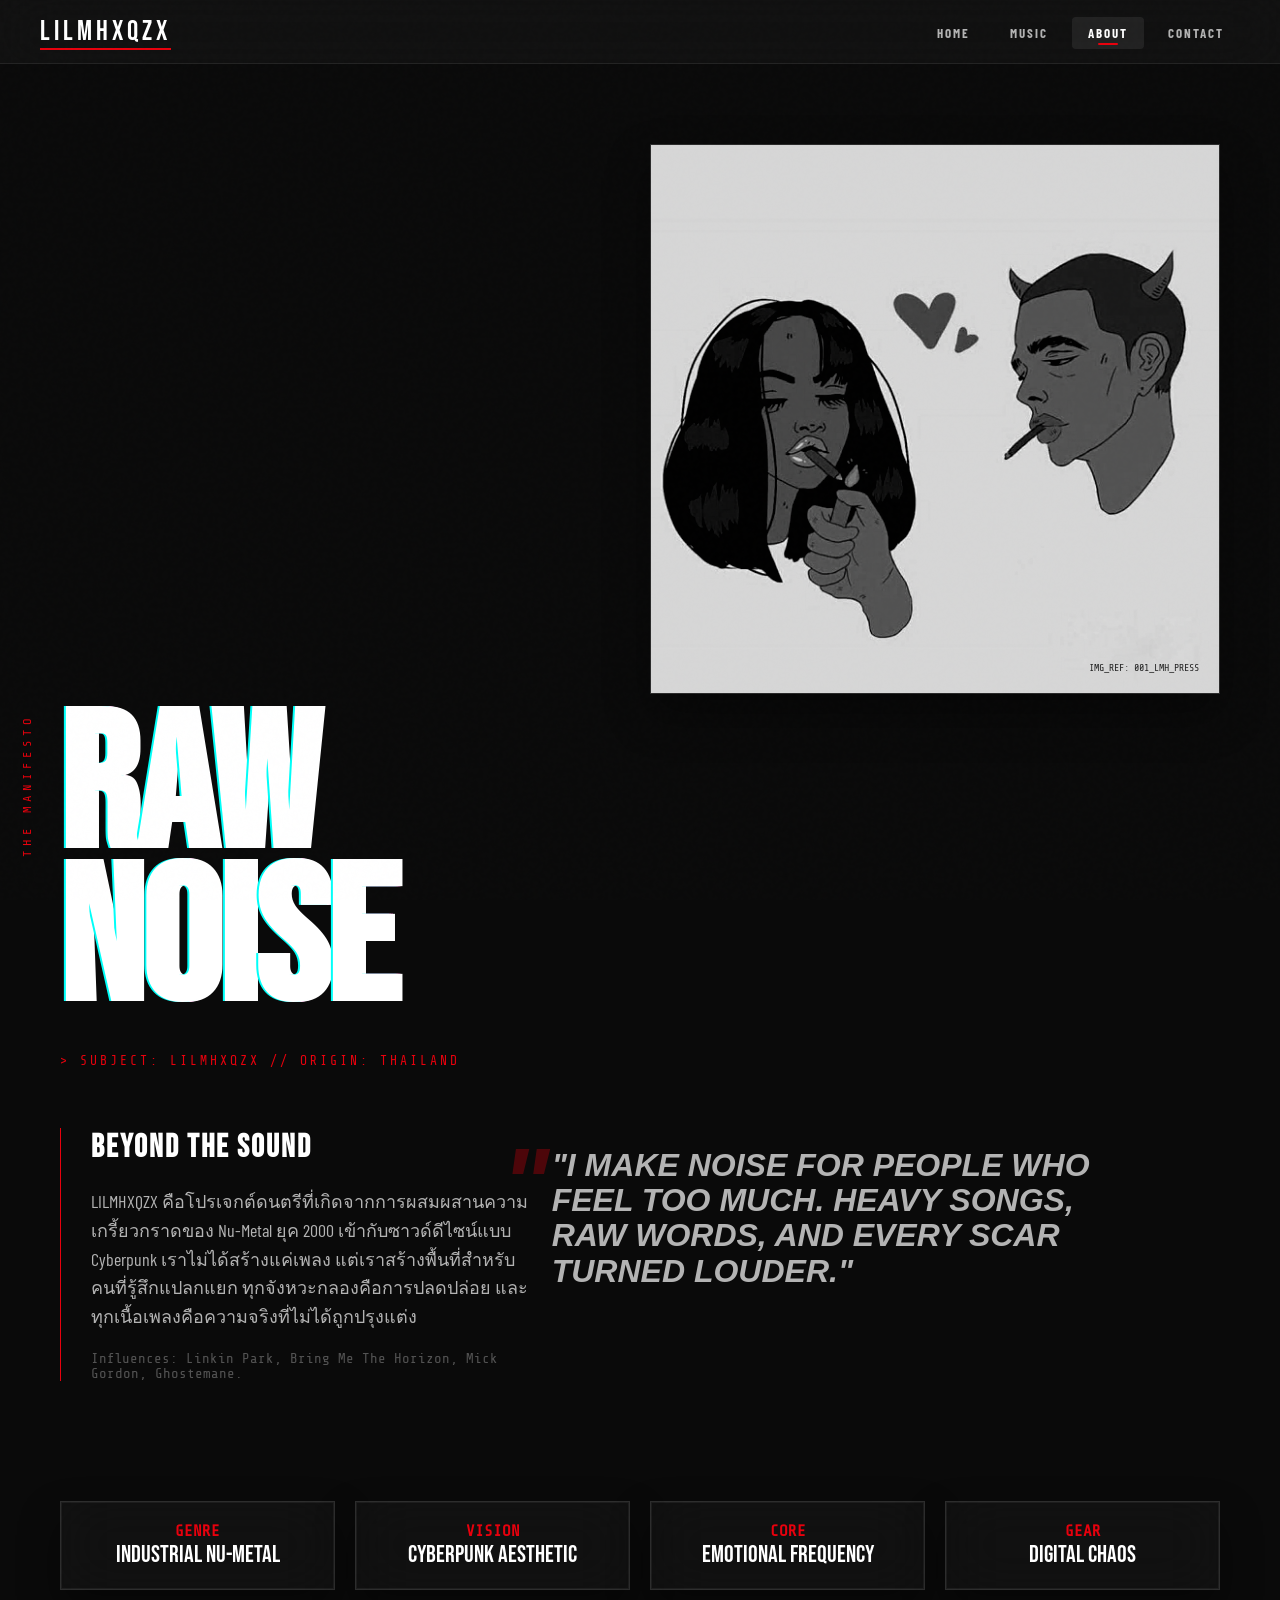
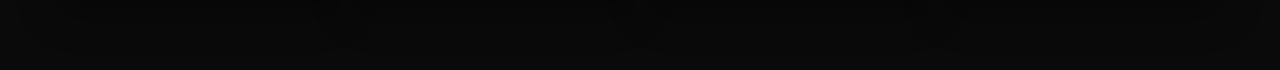
==== commit 565a2e71: "Update about.html" ====
--- a/about.html
+++ b/about.html
@@ -20,7 +20,7 @@
 
     <main class="about-magazine">
         <!-- Hero Section -->
-        <section class="mag-hero-text">
+        <section class="mag-hero-text reveal-on-scroll">
             <div style="position: relative;">
                 <span class="mag-vertical-label">THE MANIFESTO</span>
                 <h1 class="glitch" data-text="RAW NOISE">RAW<br>NOISE</h1>
@@ -29,7 +29,7 @@
         </section>
 
         <!-- Main Image -->
-        <div class="mag-main-image card">
+        <div class="mag-main-image card reveal-on-scroll">
             <img src="cover.jpg" alt="Lilmhxqzx Artist" style="width: 100%; height: 100%; object-fit: cover;">
             <div style="position: absolute; bottom: 20px; right: 20px; font-family: 'Share Tech Mono'; font-size: 10px; color: var(--red);">
                 IMG_REF: 001_LMH_PRESS
@@ -37,7 +37,7 @@
         </div>
 
         <!-- Content Block -->
-        <article class="mag-content-block">
+        <article class="mag-content-block reveal-on-scroll">
             <h3 style="font-family: 'Bebas Neue'; font-size: 32px; letter-spacing: 2px; margin-bottom: 20px;">BEYOND THE SOUND</h3>
             <p style="color: var(--grey); font-size: 18px; line-height: 1.6; margin-bottom: 20px;">
                 LILMHXQZX คือโปรเจกต์ดนตรีที่เกิดจากการผสมผสานความเกรี้ยวกราดของ Nu-Metal ยุค 2000 เข้ากับซาวด์ดีไซน์แบบ Cyberpunk 
@@ -49,12 +49,12 @@
         </article>
 
         <!-- Big Quote -->
-        <blockquote class="mag-quote">
+        <blockquote class="mag-quote reveal-on-scroll">
             "I make noise for people who feel too much. Heavy songs, raw words, and every scar turned louder."
         </blockquote>
 
         <!-- Bottom Stats/Grid -->
-        <div class="mag-stats-grid">
+        <div class="mag-stats-grid reveal-on-scroll">
             <div class="card" style="padding: 20px; text-align: center;">
                 <h4 style="color: var(--red); font-family: 'Share Tech Mono';">GENRE</h4>
                 <p style="font-family: 'Bebas Neue'; font-size: 24px;">INDUSTRIAL NU-METAL</p>
@@ -73,5 +73,23 @@
             </div>
         </div>
     </main>
+
+    <script>
+        // Intersection Observer for Scroll Reveal
+        const observerOptions = {
+            threshold: 0.15, // เริ่มทำงานเมื่อองค์ประกอบปรากฏในจอ 15%
+            rootMargin: "0px 0px -50px 0px"
+        };
+
+        const observer = new IntersectionObserver((entries) => {
+            entries.forEach(entry => {
+                if (entry.isIntersecting) {
+                    entry.target.classList.add('is-visible');
+                }
+            });
+        }, observerOptions);
+
+        document.querySelectorAll('.reveal-on-scroll').forEach(el => observer.observe(el));
+    </script>
 </body>
 </html>
--- a/style.css
+++ b/style.css
@@ -724,3 +724,81 @@
     top: -20px;
     opacity: 0.3;
 }
+
+/* Global Glitch Effect for Headers */
+.glitch {
+    position: relative;
+    display: inline-block;
+}
+.glitch::before,
+.glitch::after {
+    content: attr(data-text);
+    position: absolute;
+    top: 0; left: 0; width: 100%; height: 100%;
+    background: transparent;
+    pointer-events: none;
+}
+.glitch::before {
+    left: 2px;
+    text-shadow: -2px 0 #ff00c1;
+    animation: glitch-anim-1 2s infinite linear alternate-reverse;
+}
+.glitch::after {
+    left: -2px;
+    text-shadow: -2px 0 #00fff9;
+    animation: glitch-anim-2 3s infinite linear alternate-reverse;
+}
+@keyframes glitch-anim-1 {
+    0% { clip-path: inset(20% 0 30% 0); }
+    20% { clip-path: inset(60% 0 10% 0); }
+    100% { clip-path: inset(30% 0 20% 0); }
+}
+@keyframes glitch-anim-2 {
+    0% { clip-path: inset(15% 0 35% 0); }
+    50% { clip-path: inset(5% 0 85% 0); }
+    100% { clip-path: inset(25% 0 55% 0); }
+}
+
+/* About Magazine Responsive */
+.mag-stats-grid {
+    grid-column: 1 / 13;
+    margin-top: 100px;
+    display: grid;
+    grid-template-columns: repeat(4, 1fr);
+    gap: 20px;
+}
+
+@media (max-width: 1024px) {
+    .about-magazine { padding: 60px 40px; }
+    .mag-hero-text { grid-column: 1 / 13; }
+    .mag-main-image { grid-column: 1 / 13; grid-row: auto; margin-top: 20px; }
+    .mag-content-block { grid-column: 1 / 13; margin-top: 30px; }
+    .mag-quote { grid-column: 1 / 13; margin-top: 40px; padding-left: 50px; }
+    .mag-stats-grid { grid-template-columns: repeat(2, 1fr); margin-top: 60px; }
+}
+
+@media (max-width: 768px) {
+    .about-magazine {
+        padding: 40px 20px;
+        display: flex;
+        flex-direction: column;
+    }
+    .mag-vertical-label {
+        display: none; /* ซ่อน Label แนวตั้งบนมือถือเพื่อประหยัดพื้นที่ */
+    }
+    .mag-hero-text h1 {
+        font-size: clamp(60px, 20vw, 120px);
+    }
+    .mag-quote {
+        font-size: 24px;
+        margin-top: 30px;
+    }
+    .mag-quote::before {
+        font-size: 60px;
+        left: -30px;
+    }
+}
+
+@media (max-width: 480px) {
+    .mag-stats-grid { grid-template-columns: 1fr; }
+}
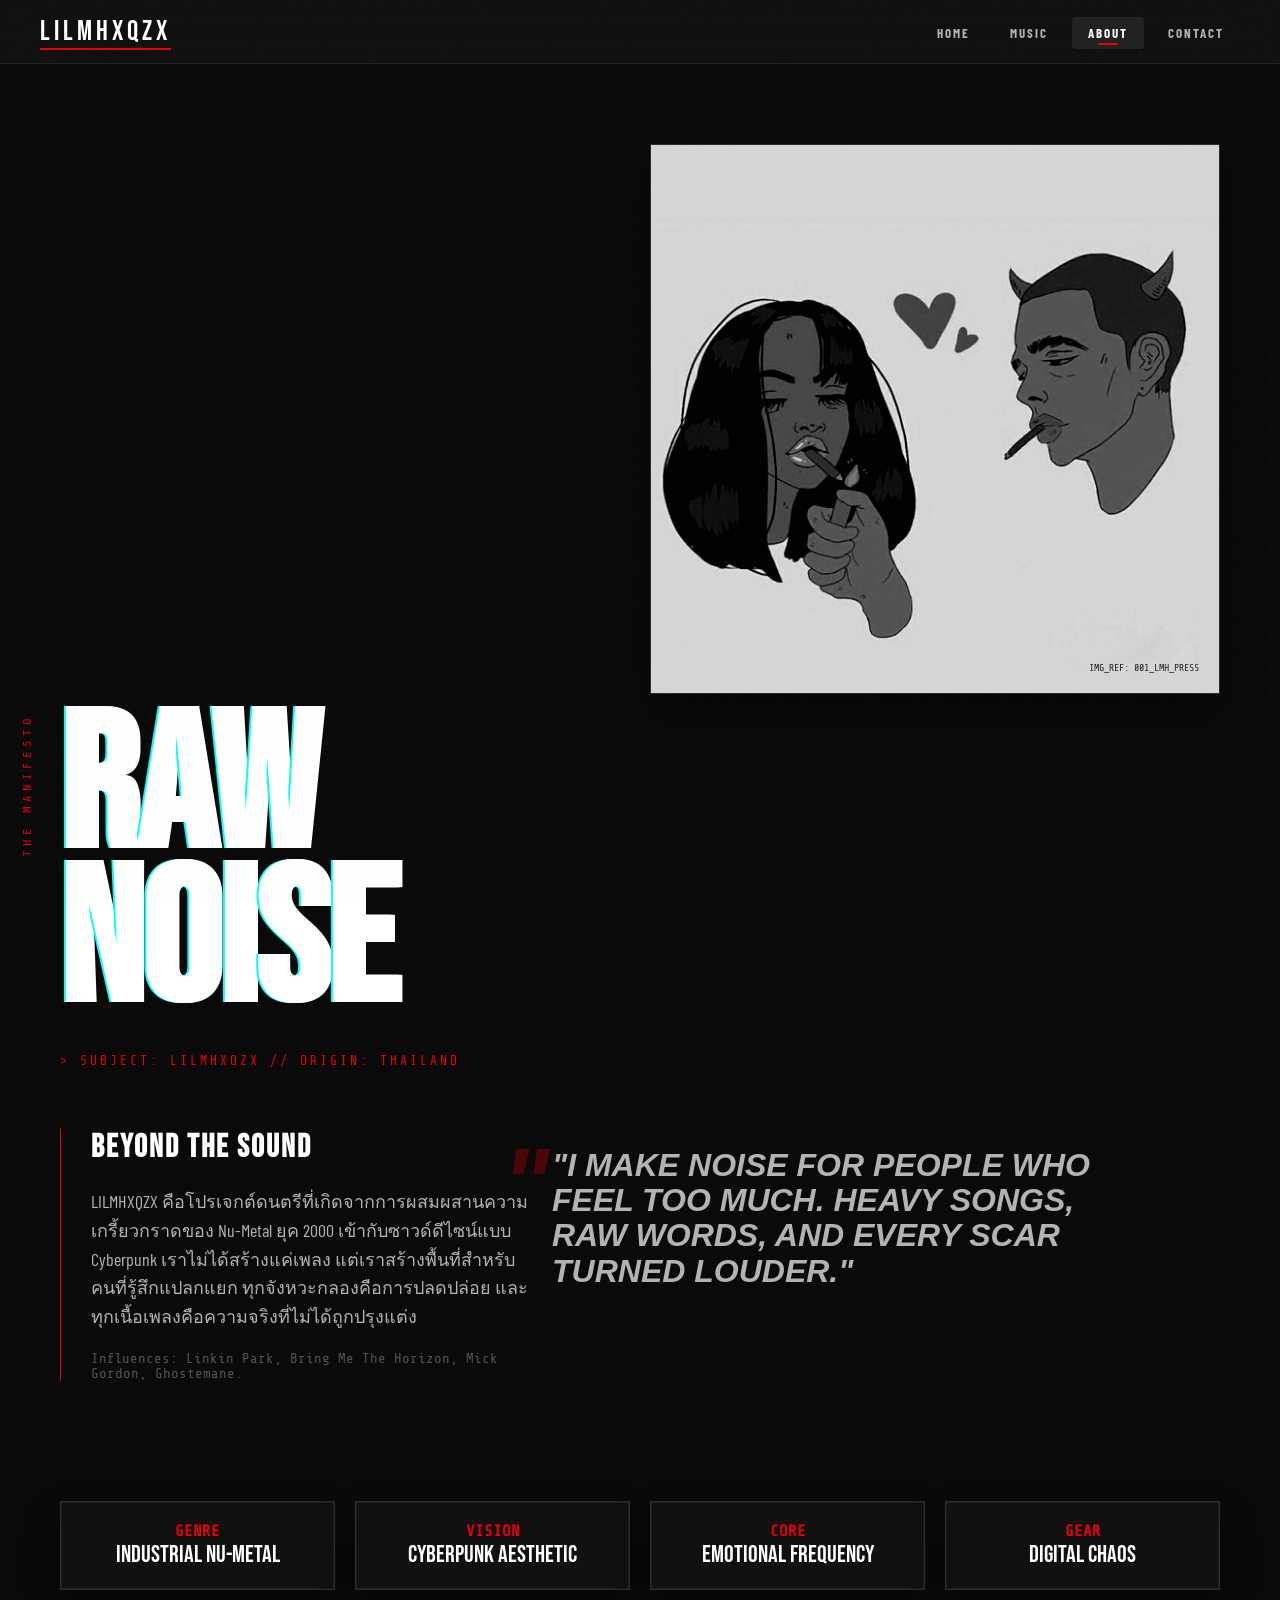
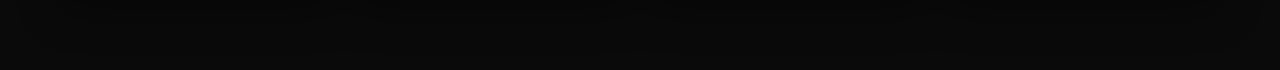
==== commit 4cec8394: "Update about.html" ====
--- a/about.html
+++ b/about.html
@@ -77,8 +77,8 @@
     <script>
         // Intersection Observer for Scroll Reveal
         const observerOptions = {
-            threshold: 0.15, // เริ่มทำงานเมื่อองค์ประกอบปรากฏในจอ 15%
-            rootMargin: "0px 0px -50px 0px"
+            threshold: 0.1, // ปรับให้ทำงานเร็วขึ้นบนมือถือ (10%)
+            rootMargin: "0px 0px -20px 0px" // ปรับ margin ให้แคบลงเพื่อให้ Trigger ง่ายขึ้น
         };
 
         const observer = new IntersectionObserver((entries) => {
--- a/style.css
+++ b/style.css
@@ -773,6 +773,7 @@
     .mag-hero-text { grid-column: 1 / 13; }
     .mag-main-image { grid-column: 1 / 13; grid-row: auto; margin-top: 20px; }
     .mag-content-block { grid-column: 1 / 13; margin-top: 30px; }
+    .mag-content-block h3 { font-size: 28px; }
     .mag-quote { grid-column: 1 / 13; margin-top: 40px; padding-left: 50px; }
     .mag-stats-grid { grid-template-columns: repeat(2, 1fr); margin-top: 60px; }
 }
@@ -786,15 +787,28 @@
     .mag-vertical-label {
         display: none; /* ซ่อน Label แนวตั้งบนมือถือเพื่อประหยัดพื้นที่ */
     }
+    .mag-main-image {
+        margin: 0 -20px 30px -20px; /* ทำให้รูปกว้างเต็มจอ (Full bleed) */
+        border-radius: 0;
+        filter: grayscale(0.5); /* ให้มีสีบ้างบนมือถือเพื่อให้ดูน่าสนใจ */
+    }
     .mag-hero-text h1 {
-        font-size: clamp(60px, 20vw, 120px);
+        font-size: clamp(70px, 22vw, 140px);
+        line-height: 0.75;
+        margin-bottom: 30px;
+    }
+    .mag-content-block {
+        border-left: 2px solid var(--red);
+        padding-left: 20px;
+        margin-bottom: 40px;
     }
     .mag-quote {
-        font-size: 24px;
-        margin-top: 30px;
+        font-size: 26px;
+        margin-top: 10px;
+        padding-left: 30px;
     }
     .mag-quote::before {
-        font-size: 60px;
+        font-size: 80px;
         left: -30px;
     }
 }
@@ -802,3 +816,17 @@
 @media (max-width: 480px) {
     .mag-stats-grid { grid-template-columns: 1fr; }
 }
+
+/* --- SCROLL REVEAL ANIMATION --- */
+.reveal-on-scroll {
+    opacity: 0;
+    transform: translateY(40px);
+    transition: opacity 1.2s ease, transform 1s cubic-bezier(0.165, 0.84, 0.44, 1);
+    will-change: transform, opacity;
+}
+
+.reveal-on-scroll.is-visible {
+    opacity: 1;
+    transform: translateY(0);
+    transition-delay: 0.1s;
+}
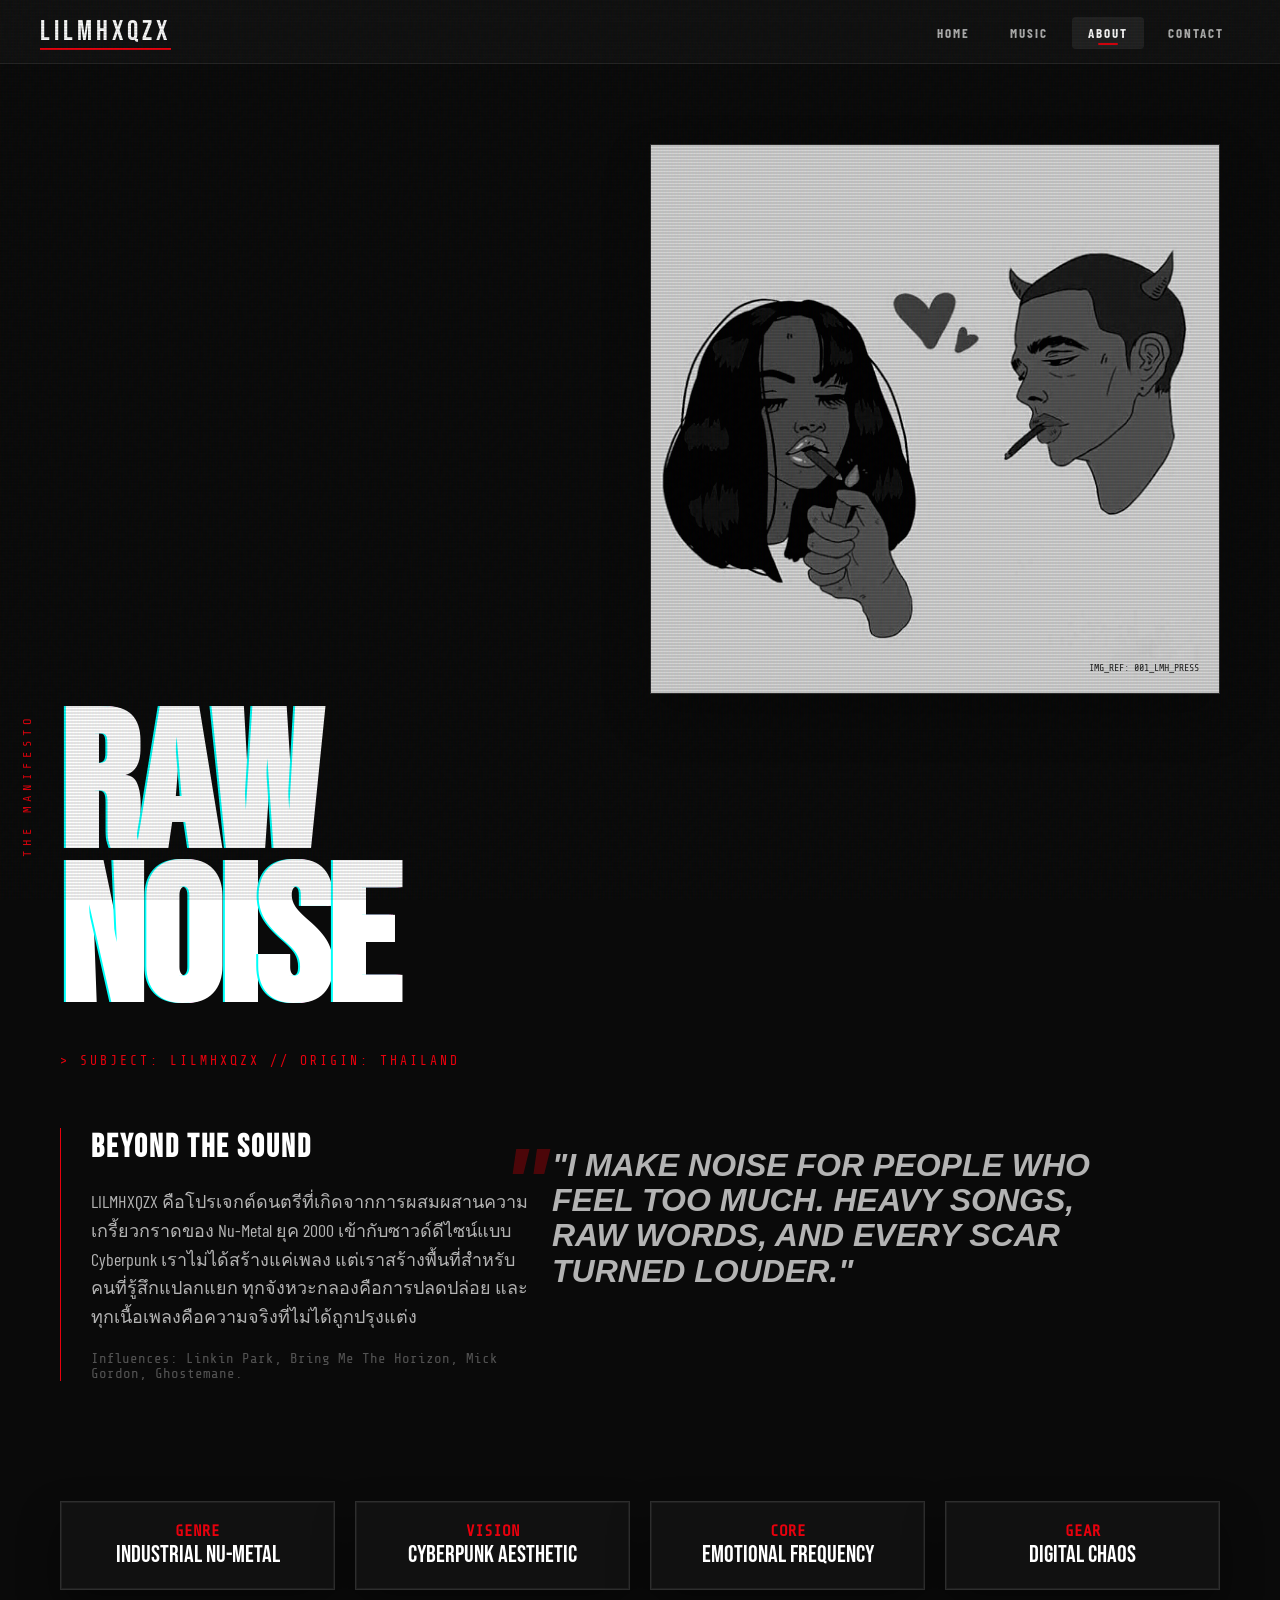
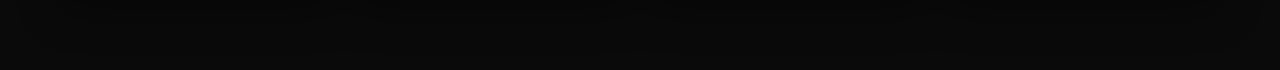
==== commit cba6a6fa: "Update about.html" ====
--- a/about.html
+++ b/about.html
@@ -8,9 +8,11 @@
     <link rel="stylesheet" href="style.css">
 </head>
 <body>
+    <div id="page-loader"></div>
     <nav class="navbar">
         <a href="index.html" class="logo">LILMHXQZX</a>
-        <ul>
+        <button class="nav-toggle" id="nav-toggle">☰</button>
+        <ul id="nav-menu">
             <li><a href="index.html">HOME</a></li>
             <li><a href="music.html">MUSIC</a></li>
             <li><a href="about.html" class="active">ABOUT</a></li>
@@ -90,6 +92,18 @@
         }, observerOptions);
 
         document.querySelectorAll('.reveal-on-scroll').forEach(el => observer.observe(el));
+
+        // Mobile Menu Toggle
+        const navToggle = document.getElementById('nav-toggle');
+        const navMenu = document.getElementById('nav-menu');
+        if(navToggle) {
+            navToggle.addEventListener('click', () => navMenu.classList.toggle('active'));
+        }
+
+        // Page Fade-in
+        window.addEventListener('load', () => {
+            document.getElementById('page-loader').style.opacity = '0';
+        });
     </script>
 </body>
 </html>
--- a/style.css
+++ b/style.css
@@ -47,6 +47,30 @@
     overflow-x: hidden;
 }
 
+/* --- GLOBAL OVERLAYS (CRT & VIGNETTE) --- */
+body::after {
+    content: " ";
+    display: block;
+    position: fixed;
+    top: 0; left: 0; bottom: 0; right: 0;
+    background: 
+        linear-gradient(rgba(18, 16, 16, 0) 50%, rgba(0, 0, 0, 0.1) 50%), 
+        linear-gradient(90deg, rgba(255, 0, 0, 0.03), rgba(0, 255, 0, 0.01), rgba(0, 0, 255, 0.03));
+    z-index: 9998;
+    background-size: 100% 3px, 3px 100%;
+    pointer-events: none;
+}
+
+body::before {
+    content: " ";
+    display: block;
+    position: fixed;
+    top: 0; left: 0; bottom: 0; right: 0;
+    background: radial-gradient(circle, rgba(0,0,0,0) 40%, rgba(0,0,0,0.6) 100%);
+    z-index: 9999;
+    pointer-events: none;
+}
+
 body::before {
     content: '';
     position: fixed;
@@ -70,6 +94,26 @@
     backdrop-filter: var(--glass-blur);
     -webkit-backdrop-filter: var(--glass-blur);
     border-bottom: 1px solid var(--border);
+}
+
+.nav-toggle {
+    display: none;
+    background: none;
+    border: none;
+    color: var(--white);
+    font-size: 24px;
+    cursor: pointer;
+    z-index: 101;
+}
+
+/* Page Transition Overlay */
+#page-loader {
+    position: fixed;
+    inset: 0;
+    background: var(--black);
+    z-index: 10000;
+    transition: opacity 0.6s ease;
+    pointer-events: none;
 }
 
 .logo {
@@ -569,6 +613,29 @@
         padding: 0 20px;
     }
 
+    .nav-toggle {
+        display: block;
+    }
+
+    .navbar ul {
+        position: fixed;
+        top: 64px;
+        left: 0;
+        width: 100%;
+        height: 0;
+        flex-direction: column;
+        background: rgba(10, 10, 10, 0.95);
+        backdrop-filter: var(--glass-blur);
+        overflow: hidden;
+        transition: height 0.3s ease;
+        gap: 0;
+    }
+
+    .navbar ul.active {
+        height: calc(100vh - 64px);
+        padding: 20px 0;
+    }
+
     .home {
         min-height: auto;
         padding: 72px 20px 34px;
